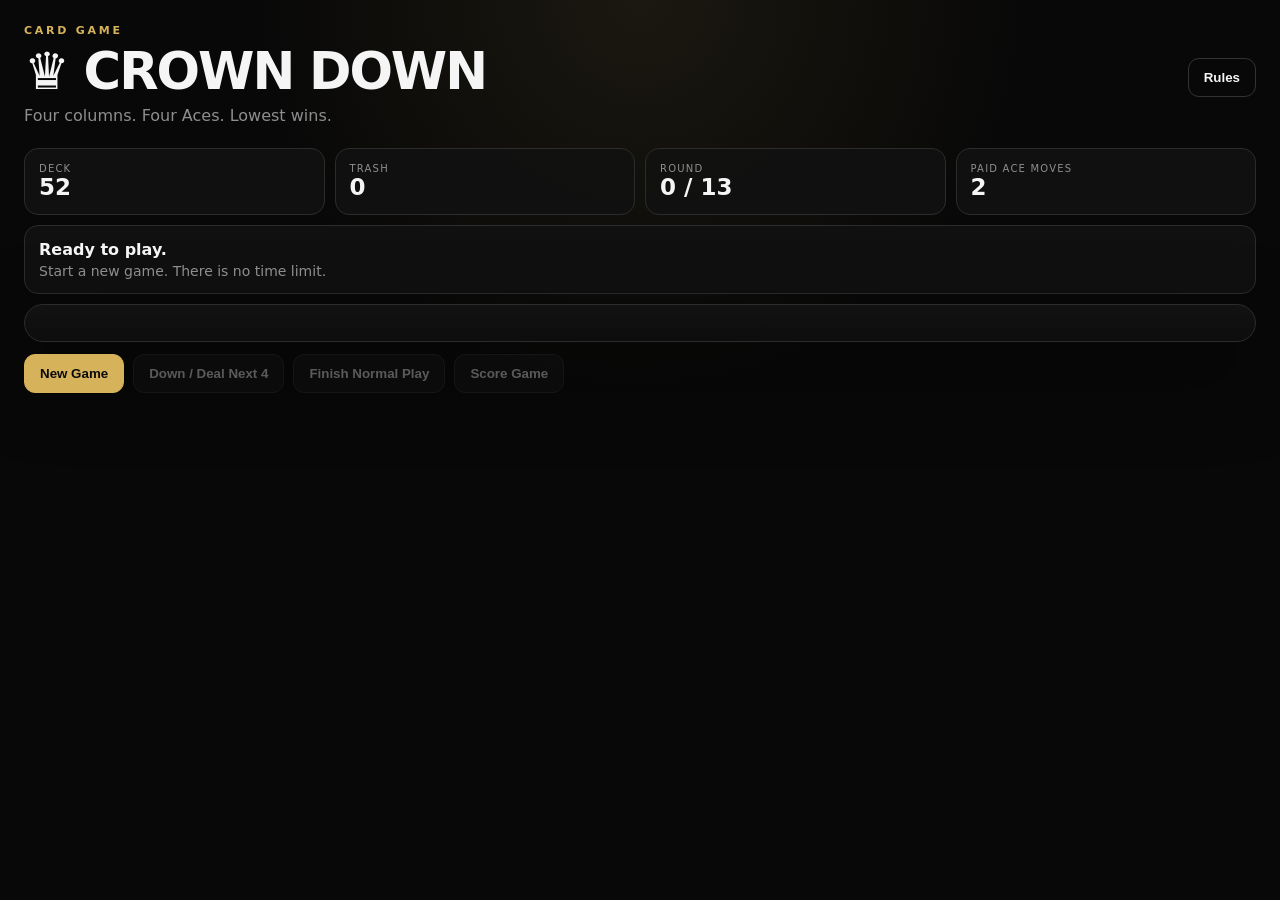
==== index.html @ a1d09c31 "Add files via upload" ====
<!doctype html><html lang="en"><head><meta charset="utf-8"><meta name="viewport" content="width=device-width,initial-scale=1"><title>Crown Down</title><link rel="stylesheet" href="style.css"></head><body><main class="app"><header><div><p class="eyebrow">CARD GAME</p><h1>♛ CROWN DOWN</h1><p class="tag">Four columns. Four Aces. Lowest wins.</p></div><button id="rulesBtn" class="ghost">Rules</button></header><section class="hud"><div><span>DECK</span><b id="deckN">52</b></div><div><span>TRASH</span><b id="trashN">0</b></div><div><span>ROUND</span><b id="roundN">0 / 13</b></div><div><span>PAID ACE MOVES</span><b id="aceN">2</b></div></section><section class="status"><b id="status">Ready to play.</b><span id="help">Start a new game. There is no time limit.</span></section><section class="table"><div id="board" class="board"></div></section><section class="controls"><button id="newBtn" class="primary">New Game</button><button id="dealBtn" disabled>Down / Deal Next 4</button><button id="finishBtn" disabled>Finish Normal Play</button><button id="scoreBtn" disabled>Score Game</button></section><section id="crownBox" class="notice hidden"><b>♛ CROWN DROP</b><span id="crownText">After normal play, choose one original Ace for your Ace Cut.</span></section><section id="result" class="result hidden"></section></main><dialog id="rules"><button id="closeRules" class="close">×</button><h2>How to Play</h2><p>Only the top card of each column is active. If two exposed cards share a suit, the lower card can be eliminated by the higher card and goes to Trash.</p><p><strong>Normal cards never move between columns.</strong> Only an exposed Ace may move. Ace → empty column is free. Ace → occupied column costs one of your 2 Paid Ace Moves.</p><p>Press <strong>Down / Deal Next 4</strong> when you are finished with a round. After all 52 cards are dealt, finish normal play and score.</p><p>Each card left is +1. Each Ace not exposed on top is another +1. All four Aces exposed earns Crown (−2). Perfect 4 is exactly the four Aces remaining and scores 4.</p></dialog><script src="game.js"></script></body></html>
---- style.css ----
:root{--bg:#080808;--panel:#111;--panel2:#171717;--line:#2c2c2c;--text:#f5f5f5;--muted:#8e8e8e;--gold:#d6b35a;--red:#d84a4a}*{box-sizing:border-box}body{margin:0;background:radial-gradient(circle at 50% 0,#1b1810 0,#080808 35%);color:var(--text);font-family:Inter,ui-sans-serif,system-ui,-apple-system,Segoe UI,sans-serif;min-height:100vh}.app{max-width:1500px;margin:auto;padding:24px}header{display:flex;justify-content:space-between;align-items:center;margin-bottom:18px}h1{margin:0;font-size:clamp(30px,4vw,56px);letter-spacing:-.04em}.eyebrow{color:var(--gold);font-size:11px;letter-spacing:.25em;font-weight:800;margin:0 0 4px}.tag{color:var(--muted);margin:5px 0}.hud{display:grid;grid-template-columns:repeat(4,1fr);gap:10px}.hud div,.status,.notice,.result{background:rgba(17,17,17,.9);border:1px solid var(--line);border-radius:14px;padding:14px}.hud span{display:block;color:var(--muted);font-size:10px;letter-spacing:.12em}.hud b{font-size:23px}.status{display:flex;flex-direction:column;gap:4px;margin:10px 0}.status span,.notice span{color:var(--muted);font-size:14px}.table{background:linear-gradient(180deg,#121212,#0d0d0d);border:1px solid var(--line);border-radius:20px;padding:18px;overflow-x:auto;box-shadow:0 30px 80px #0008}.board{display:grid;grid-template-columns:repeat(4,minmax(170px,1fr)) minmax(150px,.75fr);gap:18px;min-width:950px}.column{text-align:center}.column-title{color:var(--muted);font-size:11px;font-weight:800;letter-spacing:.12em;margin-bottom:8px}.stack{height:620px;position:relative;border:1px solid #252525;border-radius:15px;background:#0b0b0b}.card{position:absolute;left:50%;transform:translateX(-50%);width:calc(100% - 22px);max-width:155px;aspect-ratio:2.5/3.5;border-radius:12px;background:#f5f1e8;color:#111;border:1px solid #fff;box-shadow:0 5px 16px #0008;padding:9px;font-weight:900;display:flex;flex-direction:column;justify-content:space-between;user-select:none}.card.red{color:#b42323}.card.top{cursor:pointer}.card.top:hover{transform:translateX(-50%) translateY(-4px)}.card.selected{outline:4px solid var(--gold);transform:translateX(-50%) translateY(-5px)}.card .suit{font-size:34px}.card .bottom{transform:rotate(180deg);text-align:left}.empty{position:absolute;inset:12px;border:2px dashed #292929;border-radius:12px;display:grid;place-items:center;color:#555;font-size:12px}.empty.target{cursor:pointer;border-color:var(--gold);color:var(--gold)}.trash .stack{background:#0a0808}.controls{display:flex;flex-wrap:wrap;gap:9px;margin:12px 0}button{background:#171717;color:var(--text);border:1px solid #333;border-radius:11px;padding:11px 15px;font-weight:750;cursor:pointer}button:hover:not(:disabled){border-color:#777}.primary{background:var(--gold);color:#0a0a0a;border-color:var(--gold)}button:disabled{opacity:.35;cursor:not-allowed}.ghost{background:transparent}.notice{display:flex;flex-direction:column;gap:4px;border-color:#665527}.result{margin-top:10px}.result .score{font-size:64px;font-weight:950;line-height:1}.result .achievement{color:var(--gold);font-weight:900;font-size:20px}.hidden{display:none!important}dialog{max-width:600px;background:#111;color:var(--text);border:1px solid #333;border-radius:18px;padding:28px;line-height:1.55}dialog::backdrop{background:#000b}.close{float:right;font-size:22px;padding:3px 10px}@media(max-width:700px){.app{padding:12px}.hud{grid-template-columns:repeat(2,1fr)}.table{padding:9px}.stack{height:530px}.board{grid-template-columns:repeat(4,150px) 135px;min-width:795px}}
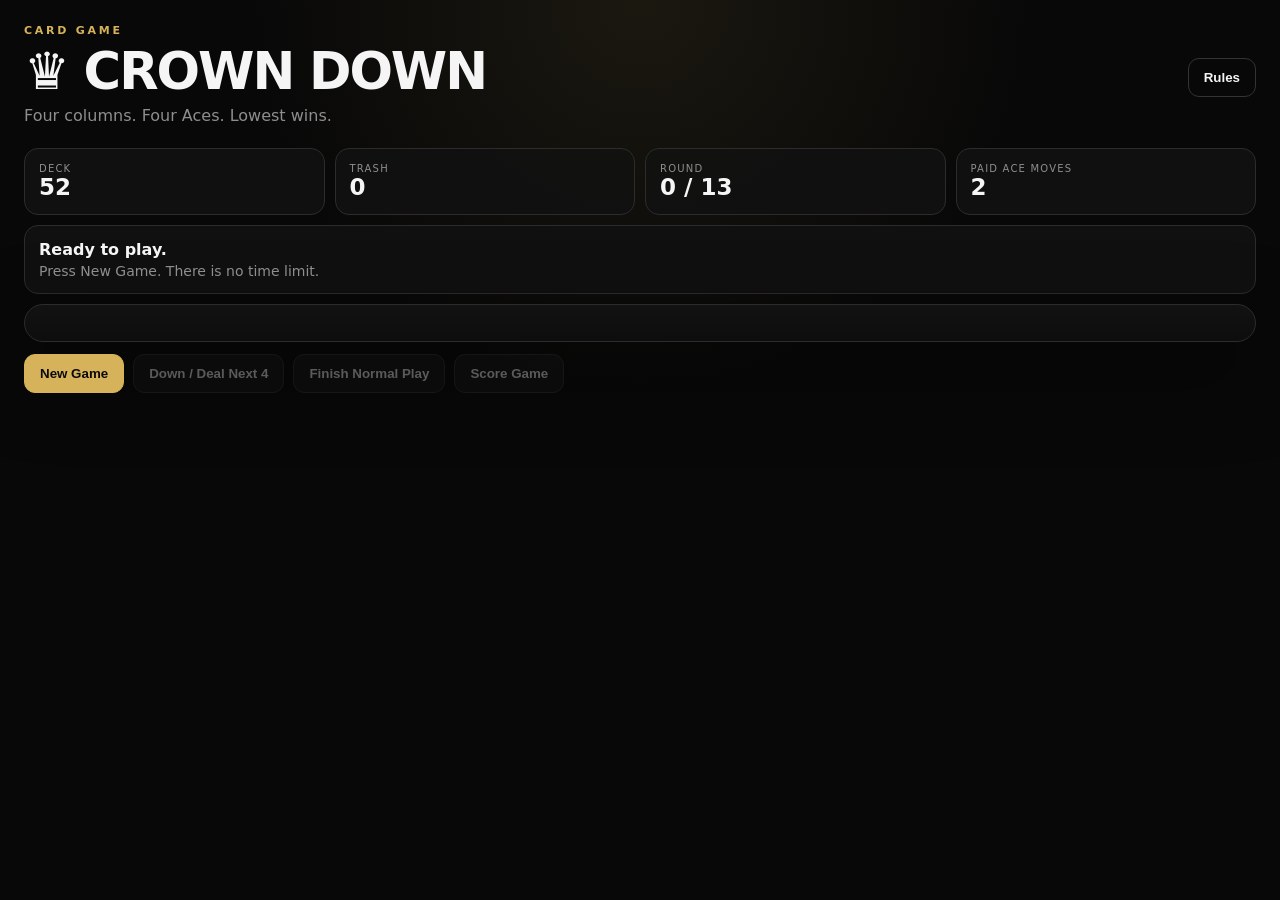
==== commit cde40c85: "Add files via upload" ====
--- a/index.html
+++ b/index.html
@@ -1 +1,16 @@
-<!doctype html><html lang="en"><head><meta charset="utf-8"><meta name="viewport" content="width=device-width,initial-scale=1"><title>Crown Down</title><link rel="stylesheet" href="style.css"></head><body><main class="app"><header><div><p class="eyebrow">CARD GAME</p><h1>♛ CROWN DOWN</h1><p class="tag">Four columns. Four Aces. Lowest wins.</p></div><button id="rulesBtn" class="ghost">Rules</button></header><section class="hud"><div><span>DECK</span><b id="deckN">52</b></div><div><span>TRASH</span><b id="trashN">0</b></div><div><span>ROUND</span><b id="roundN">0 / 13</b></div><div><span>PAID ACE MOVES</span><b id="aceN">2</b></div></section><section class="status"><b id="status">Ready to play.</b><span id="help">Start a new game. There is no time limit.</span></section><section class="table"><div id="board" class="board"></div></section><section class="controls"><button id="newBtn" class="primary">New Game</button><button id="dealBtn" disabled>Down / Deal Next 4</button><button id="finishBtn" disabled>Finish Normal Play</button><button id="scoreBtn" disabled>Score Game</button></section><section id="crownBox" class="notice hidden"><b>♛ CROWN DROP</b><span id="crownText">After normal play, choose one original Ace for your Ace Cut.</span></section><section id="result" class="result hidden"></section></main><dialog id="rules"><button id="closeRules" class="close">×</button><h2>How to Play</h2><p>Only the top card of each column is active. If two exposed cards share a suit, the lower card can be eliminated by the higher card and goes to Trash.</p><p><strong>Normal cards never move between columns.</strong> Only an exposed Ace may move. Ace → empty column is free. Ace → occupied column costs one of your 2 Paid Ace Moves.</p><p>Press <strong>Down / Deal Next 4</strong> when you are finished with a round. After all 52 cards are dealt, finish normal play and score.</p><p>Each card left is +1. Each Ace not exposed on top is another +1. All four Aces exposed earns Crown (−2). Perfect 4 is exactly the four Aces remaining and scores 4.</p></dialog><script src="game.js"></script></body></html>
+<!doctype html>
+<html lang="en">
+<head><meta charset="utf-8"><meta name="viewport" content="width=device-width,initial-scale=1"><meta name="theme-color" content="#090909"><title>Crown Down</title><link rel="stylesheet" href="style.css"></head>
+<body>
+<main class="app">
+<header><div><p class="eyebrow">CARD GAME</p><h1>♛ CROWN DOWN</h1><p class="tag">Four columns. Four Aces. Lowest wins.</p></div><button id="rulesBtn" type="button" class="ghost">Rules</button></header>
+<section class="hud"><div><span>DECK</span><b id="deckN">52</b></div><div><span>TRASH</span><b id="trashN">0</b></div><div><span>ROUND</span><b id="roundN">0 / 13</b></div><div><span>PAID ACE MOVES</span><b id="aceN">2</b></div></section>
+<section class="status"><b id="status">Ready to play.</b><span id="help">Press New Game. There is no time limit.</span></section>
+<section class="table"><div id="board" class="board"></div></section>
+<section class="controls"><button id="newBtn" type="button" class="primary">New Game</button><button id="dealBtn" type="button" disabled>Down / Deal Next 4</button><button id="finishBtn" type="button" disabled>Finish Normal Play</button><button id="scoreBtn" type="button" disabled>Score Game</button></section>
+<section id="crownBox" class="notice hidden"><b>♛ CROWN DROP</b><span id="crownText">After normal play, choose one original Ace for your Ace Cut.</span></section>
+<section id="result" class="result hidden"></section>
+</main>
+<div id="rulesModal" class="modal hidden" aria-hidden="true"><section class="modal-card" role="dialog" aria-modal="true" aria-labelledby="rulesTitle"><button id="closeRules" type="button" class="close" aria-label="Close rules">×</button><p class="eyebrow">CROWN DOWN</p><h2 id="rulesTitle">How to Play</h2><div class="rules-copy"><h3>Goal</h3><p>Finish with the lowest score. Only the top card of each of the four columns is active.</p><h3>Eliminations</h3><p>When exposed cards share a suit, a lower-ranked exposed card can be eliminated by a higher-ranked exposed card of that suit. The eliminated card goes to Trash. Recheck the newly exposed card immediately.</p><h3>Movement</h3><p><strong>Normal cards never move between columns.</strong> Only an exposed Ace can move. Ace → empty column is free. Ace → occupied column costs 1 Paid Ace Move. You have 2 Paid Ace Moves per game.</p><h3>Rounds</h3><p>There is no timer. When you are finished making moves, press <strong>Down / Deal Next 4</strong>. Continue until all 52 cards have been dealt.</p><h3>Scoring</h3><p>Each card remaining is +1. Each Ace that is not exposed on top adds another +1. If all four Aces are exposed, you earn Crown and subtract 2. A Soft 4 is a Crown-adjusted score of 4 with more than four physical cards remaining. Perfect 4 means the only four cards remaining are the four Aces; it scores 4 and beats a Soft 4 tie.</p><h3>Crown Drop</h3><p>If the opening four cards are all four Aces, you earn Crown Drop. After normal play, choose one of those original Aces for an Ace Cut: every card above it goes to Trash and that Ace remains.</p></div></section></div>
+<script src="game.js"></script>
+</body></html>
--- a/style.css
+++ b/style.css
@@ -1 +1,2 @@
 :root{--bg:#080808;--panel:#111;--panel2:#171717;--line:#2c2c2c;--text:#f5f5f5;--muted:#8e8e8e;--gold:#d6b35a;--red:#d84a4a}*{box-sizing:border-box}body{margin:0;background:radial-gradient(circle at 50% 0,#1b1810 0,#080808 35%);color:var(--text);font-family:Inter,ui-sans-serif,system-ui,-apple-system,Segoe UI,sans-serif;min-height:100vh}.app{max-width:1500px;margin:auto;padding:24px}header{display:flex;justify-content:space-between;align-items:center;margin-bottom:18px}h1{margin:0;font-size:clamp(30px,4vw,56px);letter-spacing:-.04em}.eyebrow{color:var(--gold);font-size:11px;letter-spacing:.25em;font-weight:800;margin:0 0 4px}.tag{color:var(--muted);margin:5px 0}.hud{display:grid;grid-template-columns:repeat(4,1fr);gap:10px}.hud div,.status,.notice,.result{background:rgba(17,17,17,.9);border:1px solid var(--line);border-radius:14px;padding:14px}.hud span{display:block;color:var(--muted);font-size:10px;letter-spacing:.12em}.hud b{font-size:23px}.status{display:flex;flex-direction:column;gap:4px;margin:10px 0}.status span,.notice span{color:var(--muted);font-size:14px}.table{background:linear-gradient(180deg,#121212,#0d0d0d);border:1px solid var(--line);border-radius:20px;padding:18px;overflow-x:auto;box-shadow:0 30px 80px #0008}.board{display:grid;grid-template-columns:repeat(4,minmax(170px,1fr)) minmax(150px,.75fr);gap:18px;min-width:950px}.column{text-align:center}.column-title{color:var(--muted);font-size:11px;font-weight:800;letter-spacing:.12em;margin-bottom:8px}.stack{height:620px;position:relative;border:1px solid #252525;border-radius:15px;background:#0b0b0b}.card{position:absolute;left:50%;transform:translateX(-50%);width:calc(100% - 22px);max-width:155px;aspect-ratio:2.5/3.5;border-radius:12px;background:#f5f1e8;color:#111;border:1px solid #fff;box-shadow:0 5px 16px #0008;padding:9px;font-weight:900;display:flex;flex-direction:column;justify-content:space-between;user-select:none}.card.red{color:#b42323}.card.top{cursor:pointer}.card.top:hover{transform:translateX(-50%) translateY(-4px)}.card.selected{outline:4px solid var(--gold);transform:translateX(-50%) translateY(-5px)}.card .suit{font-size:34px}.card .bottom{transform:rotate(180deg);text-align:left}.empty{position:absolute;inset:12px;border:2px dashed #292929;border-radius:12px;display:grid;place-items:center;color:#555;font-size:12px}.empty.target{cursor:pointer;border-color:var(--gold);color:var(--gold)}.trash .stack{background:#0a0808}.controls{display:flex;flex-wrap:wrap;gap:9px;margin:12px 0}button{background:#171717;color:var(--text);border:1px solid #333;border-radius:11px;padding:11px 15px;font-weight:750;cursor:pointer}button:hover:not(:disabled){border-color:#777}.primary{background:var(--gold);color:#0a0a0a;border-color:var(--gold)}button:disabled{opacity:.35;cursor:not-allowed}.ghost{background:transparent}.notice{display:flex;flex-direction:column;gap:4px;border-color:#665527}.result{margin-top:10px}.result .score{font-size:64px;font-weight:950;line-height:1}.result .achievement{color:var(--gold);font-weight:900;font-size:20px}.hidden{display:none!important}dialog{max-width:600px;background:#111;color:var(--text);border:1px solid #333;border-radius:18px;padding:28px;line-height:1.55}dialog::backdrop{background:#000b}.close{float:right;font-size:22px;padding:3px 10px}@media(max-width:700px){.app{padding:12px}.hud{grid-template-columns:repeat(2,1fr)}.table{padding:9px}.stack{height:530px}.board{grid-template-columns:repeat(4,150px) 135px;min-width:795px}}
+button.card{font:inherit;text-align:inherit;color:inherit}button.card:disabled{opacity:1;cursor:default}.empty.static{cursor:default}.modal{position:fixed;inset:0;z-index:9999;background:rgba(0,0,0,.76);display:grid;place-items:center;padding:20px}.modal.hidden{display:none}.modal-card{position:relative;width:min(720px,100%);max-height:min(82vh,800px);overflow:auto;background:#111;border:1px solid #333;border-radius:18px;padding:28px;box-shadow:0 30px 80px rgba(0,0,0,.55)}.modal-card h2{font-size:30px;margin:2px 0 20px}.modal-card h3{margin:22px 0 6px;font-size:15px;text-transform:uppercase;letter-spacing:.08em}.rules-copy p{color:#c8c8c8;line-height:1.6;margin:0}.close{position:absolute;right:14px;top:12px;width:42px;height:42px;border:1px solid #3a3a3a;border-radius:50%;font-size:28px;line-height:1;background:#181818;color:#fff;cursor:pointer}.card{border:1px solid #d8d8d8}.card.top:hover{transform:translateX(-50%) translateY(-3px)}.card.selected:hover{transform:translateX(-50%) translateY(-5px)}
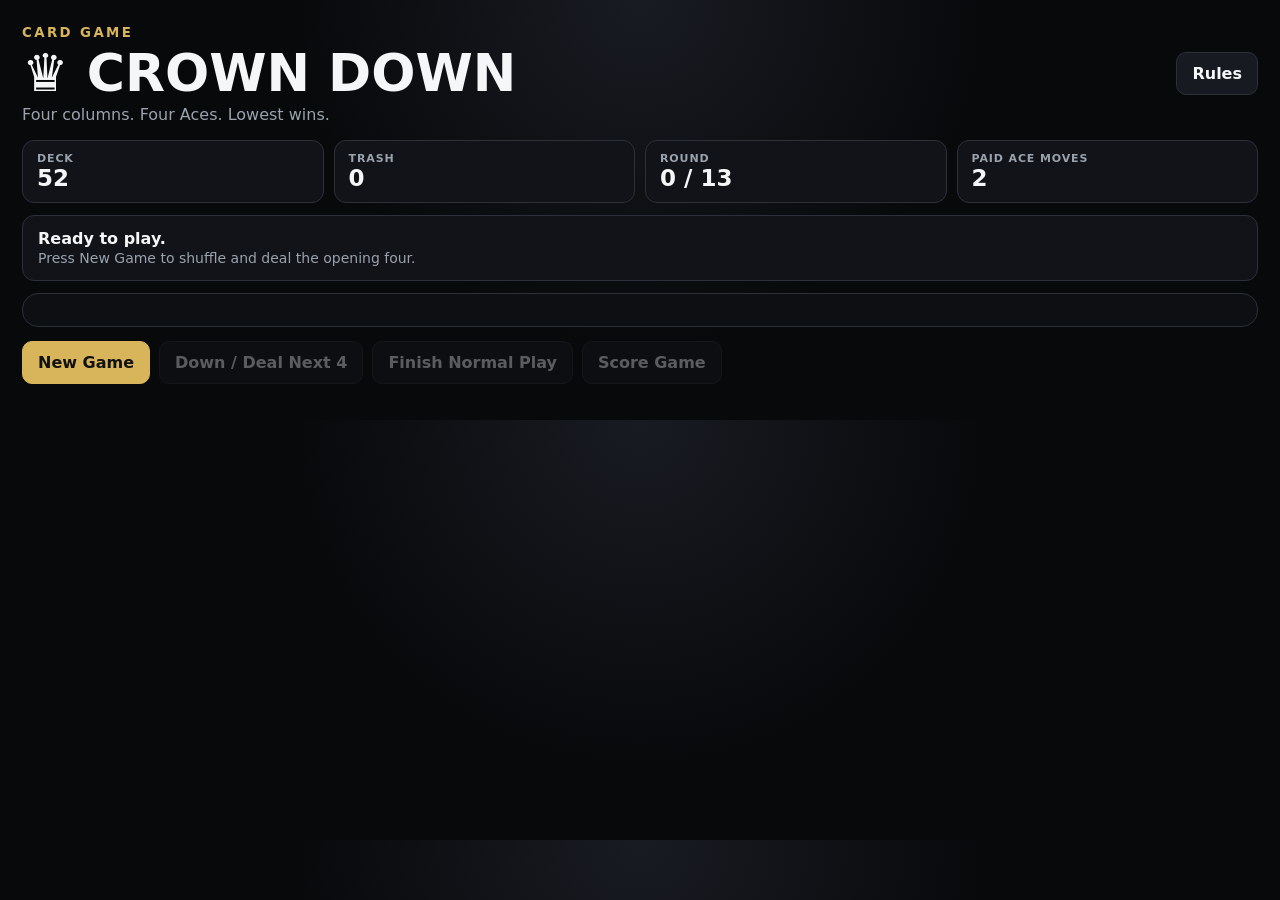
==== commit 880b7c03: "Rename index (1).html to index.html" ====
--- a/index.html
+++ b/index.html
@@ -1,16 +1,75 @@
 <!doctype html>
 <html lang="en">
-<head><meta charset="utf-8"><meta name="viewport" content="width=device-width,initial-scale=1"><meta name="theme-color" content="#090909"><title>Crown Down</title><link rel="stylesheet" href="style.css"></head>
+<head>
+<meta charset="utf-8">
+<meta name="viewport" content="width=device-width,initial-scale=1">
+<title>Crown Down</title>
+<style>
+:root{--bg:#08090b;--panel:#111318;--panel2:#171a20;--line:#2b3039;--text:#f5f6f7;--muted:#9aa2ad;--gold:#d8b55b;--red:#d54b4b}
+*{box-sizing:border-box}body{margin:0;background:radial-gradient(circle at top,#181b22 0,#08090b 45%);color:var(--text);font-family:Inter,system-ui,Arial,sans-serif}
+button{font:inherit}.app{max-width:1500px;margin:auto;padding:22px}.top{display:flex;justify-content:space-between;align-items:center;gap:16px;margin-bottom:16px}
+.brand small{color:var(--gold);font-weight:800;letter-spacing:.18em}.brand h1{margin:2px 0;font-size:clamp(30px,5vw,52px)}.brand p{margin:0;color:var(--muted)}
+.btn{border:1px solid var(--line);background:var(--panel2);color:var(--text);padding:11px 15px;border-radius:10px;cursor:pointer;font-weight:800}.btn:hover{border-color:#596171}.btn.primary{background:var(--gold);color:#111;border-color:var(--gold)}.btn:disabled{opacity:.35;cursor:not-allowed}
+.hud{display:grid;grid-template-columns:repeat(4,1fr);gap:10px;margin-bottom:12px}.stat{background:var(--panel);border:1px solid var(--line);border-radius:12px;padding:11px 14px}.stat span{display:block;color:var(--muted);font-size:11px;font-weight:800;letter-spacing:.08em}.stat strong{font-size:23px}
+.status{background:var(--panel);border:1px solid var(--line);border-radius:12px;padding:13px 15px;margin-bottom:12px}.status strong{display:block}.status span{color:var(--muted);font-size:14px}
+.boardWrap{overflow-x:auto;background:#0d0f13;border:1px solid var(--line);border-radius:16px;padding:16px}.board{min-width:850px;display:grid;grid-template-columns:repeat(4,1fr) .82fr;gap:16px}
+.zoneTitle{text-align:center;color:var(--muted);font-size:12px;font-weight:900;letter-spacing:.08em;margin-bottom:7px}.stack{height:590px;position:relative;border:1px solid var(--line);border-radius:13px;background:linear-gradient(#11141a,#0c0e12);overflow:hidden}
+.card{position:absolute;left:50%;transform:translateX(-50%);width:min(145px,calc(100% - 18px));height:198px;background:#f7f4ed;color:#111;border:1px solid #d8d3c8;border-radius:12px;padding:9px;display:flex;flex-direction:column;justify-content:space-between;font-weight:900;box-shadow:0 3px 9px #0008;user-select:none}.card.red{color:#bd2626}.card.topcard{cursor:pointer}.card.selected{outline:4px solid var(--gold);transform:translateX(-50%) translateY(-3px)}.card .suit{font-size:35px;text-align:center}.card .bottom{transform:rotate(180deg)}
+.empty{height:198px;margin:10px;border:2px dashed #343a44;border-radius:12px;display:grid;place-items:center;color:#69717d;font-weight:800}.empty.target{border-color:var(--gold);color:var(--gold);cursor:pointer}
+.controls{display:flex;flex-wrap:wrap;gap:9px;margin:14px 0}.notice{display:none;background:#18150c;border:1px solid #5c4c21;border-radius:12px;padding:13px;margin-top:12px}.notice.show{display:block}
+.result{display:none;background:var(--panel);border:1px solid var(--gold);border-radius:14px;padding:18px;margin-top:12px}.result.show{display:block}.score{font-size:52px;font-weight:950;color:var(--gold)}
+.modal{position:fixed;inset:0;background:#000b;display:none;align-items:center;justify-content:center;padding:20px;z-index:50}.modal.show{display:flex}.modalCard{width:min(720px,100%);max-height:85vh;overflow:auto;background:#111318;border:1px solid #343944;border-radius:16px;padding:22px}.modalHead{display:flex;justify-content:space-between;align-items:center}.modal h2{margin:0}.modal h3{margin-bottom:5px;color:var(--gold)}.modal p{color:#c0c5cc;line-height:1.55;margin-top:5px}
+@media(max-width:700px){.app{padding:12px}.hud{grid-template-columns:1fr 1fr}.stack{height:520px}.top{align-items:flex-start}.boardWrap{padding:9px}}
+</style>
+</head>
 <body>
-<main class="app">
-<header><div><p class="eyebrow">CARD GAME</p><h1>♛ CROWN DOWN</h1><p class="tag">Four columns. Four Aces. Lowest wins.</p></div><button id="rulesBtn" type="button" class="ghost">Rules</button></header>
-<section class="hud"><div><span>DECK</span><b id="deckN">52</b></div><div><span>TRASH</span><b id="trashN">0</b></div><div><span>ROUND</span><b id="roundN">0 / 13</b></div><div><span>PAID ACE MOVES</span><b id="aceN">2</b></div></section>
-<section class="status"><b id="status">Ready to play.</b><span id="help">Press New Game. There is no time limit.</span></section>
-<section class="table"><div id="board" class="board"></div></section>
-<section class="controls"><button id="newBtn" type="button" class="primary">New Game</button><button id="dealBtn" type="button" disabled>Down / Deal Next 4</button><button id="finishBtn" type="button" disabled>Finish Normal Play</button><button id="scoreBtn" type="button" disabled>Score Game</button></section>
-<section id="crownBox" class="notice hidden"><b>♛ CROWN DROP</b><span id="crownText">After normal play, choose one original Ace for your Ace Cut.</span></section>
-<section id="result" class="result hidden"></section>
-</main>
-<div id="rulesModal" class="modal hidden" aria-hidden="true"><section class="modal-card" role="dialog" aria-modal="true" aria-labelledby="rulesTitle"><button id="closeRules" type="button" class="close" aria-label="Close rules">×</button><p class="eyebrow">CROWN DOWN</p><h2 id="rulesTitle">How to Play</h2><div class="rules-copy"><h3>Goal</h3><p>Finish with the lowest score. Only the top card of each of the four columns is active.</p><h3>Eliminations</h3><p>When exposed cards share a suit, a lower-ranked exposed card can be eliminated by a higher-ranked exposed card of that suit. The eliminated card goes to Trash. Recheck the newly exposed card immediately.</p><h3>Movement</h3><p><strong>Normal cards never move between columns.</strong> Only an exposed Ace can move. Ace → empty column is free. Ace → occupied column costs 1 Paid Ace Move. You have 2 Paid Ace Moves per game.</p><h3>Rounds</h3><p>There is no timer. When you are finished making moves, press <strong>Down / Deal Next 4</strong>. Continue until all 52 cards have been dealt.</p><h3>Scoring</h3><p>Each card remaining is +1. Each Ace that is not exposed on top adds another +1. If all four Aces are exposed, you earn Crown and subtract 2. A Soft 4 is a Crown-adjusted score of 4 with more than four physical cards remaining. Perfect 4 means the only four cards remaining are the four Aces; it scores 4 and beats a Soft 4 tie.</p><h3>Crown Drop</h3><p>If the opening four cards are all four Aces, you earn Crown Drop. After normal play, choose one of those original Aces for an Ace Cut: every card above it goes to Trash and that Ace remains.</p></div></section></div>
-<script src="game.js"></script>
+<div class="app">
+<header class="top"><div class="brand"><small>CARD GAME</small><h1>♛ CROWN DOWN</h1><p>Four columns. Four Aces. Lowest wins.</p></div><button class="btn" id="rulesBtn">Rules</button></header>
+<section class="hud">
+<div class="stat"><span>DECK</span><strong id="deckCount">52</strong></div><div class="stat"><span>TRASH</span><strong id="trashCount">0</strong></div><div class="stat"><span>ROUND</span><strong id="roundCount">0 / 13</strong></div><div class="stat"><span>PAID ACE MOVES</span><strong id="aceCount">2</strong></div>
+</section>
+<section class="status"><strong id="statusMain">Ready to play.</strong><span id="statusSub">Press New Game to shuffle and deal the opening four.</span></section>
+<div class="boardWrap"><div class="board" id="board"></div></div>
+<div class="controls"><button class="btn primary" id="newBtn">New Game</button><button class="btn" id="dealBtn" disabled>Down / Deal Next 4</button><button class="btn" id="finishBtn" disabled>Finish Normal Play</button><button class="btn" id="scoreBtn" disabled>Score Game</button></div>
+<div class="notice" id="crownNotice"><b>♛ CROWN DROP</b><div id="crownText">After normal play, choose one original Ace for your Ace Cut.</div></div>
+<div class="result" id="result"></div>
+</div>
+
+<div class="modal" id="rulesModal"><div class="modalCard"><div class="modalHead"><h2>Crown Down Rules</h2><button class="btn" id="closeRules">Close</button></div>
+<h3>Goal</h3><p>Finish with the lowest score. Cards are dealt face-up into four columns. Only each column's exposed top card is active.</p>
+<h3>Eliminations</h3><p>If two or more exposed cards share a suit, a lower exposed card may be eliminated when a higher exposed card of that suit is showing. The eliminated card goes to Trash. Recheck the board after every elimination.</p>
+<h3>Movement</h3><p><b>Normal cards never move between columns.</b> Only an exposed Ace may move. An Ace can move to an empty column for free. Moving an Ace onto an occupied column uses 1 Paid Ace Move. You have 2 Paid Ace Moves per game.</p>
+<h3>Rounds</h3><p>There is no timer. When you are done making moves, press Down / Deal Next 4. After all 52 cards are dealt, make your final moves and press Finish Normal Play.</p>
+<h3>Scoring</h3><p>Each card remaining is +1. Each Ace that is not exposed on top adds another +1. If all four Aces are exposed, you earn Crown and subtract 2. Soft 4 is a Crown-adjusted score of 4 with more than four physical cards remaining. Perfect 4 means the only four cards remaining are the four Aces and scores exactly 4; Perfect 4 beats Soft 4.</p>
+<h3>Crown Drop / Ace Cut</h3><p>If the opening four cards are all four Aces, Crown Drop is earned. After normal play ends, choose one of those original Aces. Every card stacked above that chosen Ace goes to Trash and the Ace remains. Ace Cut is the final action before scoring.</p>
+</div></div>
+
+<script>
+"use strict";
+const ranks=["2","3","4","5","6","7","8","9","10","J","Q","K","A"];
+const suits=[["♠",false],["♥",true],["♦",true],["♣",false]];
+let deck=[], columns=[[],[],[],[]], trash=[], round=0, paidAceMoves=2, selected=null, active=false, normalEnded=false, crownDrop=false, originalAceIds=[], awaitingCut=false;
+const el=id=>document.getElementById(id), top=i=>columns[i][columns[i].length-1]||null, rankValue=r=>ranks.indexOf(r);
+function setStatus(a,b=""){el("statusMain").textContent=a;el("statusSub").textContent=b}
+function makeDeck(){let d=[],n=0;for(const [s,red] of suits)for(const r of ranks)d.push({r,s,red,id:"c"+(++n)});for(let i=d.length-1;i>0;i--){const j=Math.floor(Math.random()*(i+1));[d[i],d[j]]=[d[j],d[i]]}return d}
+function newGame(){deck=makeDeck();columns=[[],[],[],[]];trash=[];round=0;paidAceMoves=2;selected=null;active=true;normalEnded=false;crownDrop=false;originalAceIds=[];awaitingCut=false;el("result").classList.remove("show");el("crownNotice").classList.remove("show");el("scoreBtn").disabled=true;el("finishBtn").disabled=true;dealFour()}
+function dealFour(){if(!active||normalEnded||deck.length===0)return;selected=null;round++;for(let i=0;i<4&&deck.length;i++)columns[i].push(deck.shift());if(round===1){const opening=columns.map(c=>c[0]);crownDrop=opening.every(c=>c.r==="A");if(crownDrop){originalAceIds=opening.map(c=>c.id);el("crownNotice").classList.add("show")}}
+if(deck.length){el("dealBtn").disabled=false;el("finishBtn").disabled=true;setStatus("Round "+round+" dealt.","Make any legal moves, then press Down / Deal Next 4.")}else{el("dealBtn").disabled=true;el("finishBtn").disabled=false;setStatus("Final four dealt.","Make your final legal moves, then press Finish Normal Play.")}render()}
+function cardNode(c,isTop,isSelected,col){const d=document.createElement("div");d.className="card "+(c.red?"red":"")+(isTop?" topcard":"")+(isSelected?" selected":"");d.innerHTML=`<div>${c.r}${c.s}</div><div class="suit">${c.s}</div><div class="bottom">${c.r}${c.s}</div>`;if(isTop)d.addEventListener("click",e=>{e.stopPropagation();chooseColumn(col)});return d}
+function render(){el("deckCount").textContent=deck.length;el("trashCount").textContent=trash.length;el("roundCount").textContent=round+" / 13";el("aceCount").textContent=paidAceMoves;const board=el("board");board.innerHTML="";
+columns.forEach((col,i)=>{const zone=document.createElement("div");zone.innerHTML=`<div class="zoneTitle">COLUMN ${i+1}</div>`;const stack=document.createElement("div");stack.className="stack";if(col.length===0){const empty=document.createElement("div");empty.className="empty"+(selected!==null&&top(selected)?.r==="A"?" target":"");empty.textContent="EMPTY";empty.addEventListener("click",()=>chooseColumn(i));stack.appendChild(empty)}else{col.forEach((c,k)=>{const node=cardNode(c,k===col.length-1,selected===i&&k===col.length-1,i);node.style.top=(10+k*29)+"px";stack.appendChild(node)})}zone.appendChild(stack);board.appendChild(zone)});
+const zone=document.createElement("div");zone.innerHTML='<div class="zoneTitle">TRASH PILE</div>';const stack=document.createElement("div");stack.className="stack";if(!trash.length){const e=document.createElement("div");e.className="empty";e.textContent="TRASH";stack.appendChild(e)}else{trash.forEach((c,k)=>{const n=cardNode(c,false,false,-1);n.style.top=(10+Math.min(k,15)*22)+"px";stack.appendChild(n)})}zone.appendChild(stack);board.appendChild(zone)}
+function chooseColumn(i){if(!active)return;if(awaitingCut){chooseAceCut(i);return}if(normalEnded)return;const target=top(i);
+if(selected===null){if(!target)return;selected=i;render();setStatus(target.r+target.s+" selected.",target.r==="A"?"Choose an empty column for a free Ace move, an occupied column for a Paid Ace Move, or a higher exposed card of the same suit to eliminate it.":"Normal cards cannot move. Choose a higher exposed "+target.s+" to eliminate this card.");return}
+const from=selected, moving=top(from);if(from===i){selected=null;render();return}if(!moving){selected=null;render();return}
+if(target && moving.s===target.s && rankValue(moving.r)<rankValue(target.r)){trash.push(columns[from].pop());selected=null;render();setStatus(moving.r+moving.s+" sent to Trash.","The card underneath is now exposed.");return}
+if(moving.r==="A" && !target){columns[i].push(columns[from].pop());selected=null;render();setStatus("Free Ace Move.","No Paid Ace Move used.");return}
+if(moving.r==="A" && target && paidAceMoves>0){columns[i].push(columns[from].pop());paidAceMoves--;selected=null;render();setStatus("Paid Ace Move used.","Paid Ace Moves remaining: "+paidAceMoves);return}
+selected=null;render();setStatus("Illegal move.","Normal cards never move between columns. Only exposed Aces may move.")}
+function finishNormal(){if(!active||deck.length>0)return;normalEnded=true;selected=null;el("finishBtn").disabled=true;if(crownDrop){awaitingCut=true;el("crownNotice").classList.add("show");el("crownText").textContent="ACE CUT ACTIVE — click a column containing one of the original four Aces.";setStatus("Choose your Ace Cut.","This is the final action before scoring.")}else{el("scoreBtn").disabled=false;setStatus("Normal play complete.","Press Score Game.")}render()}
+function chooseAceCut(i){const idx=columns[i].findIndex(c=>originalAceIds.includes(c.id));if(idx<0){setStatus("That column does not contain an original Crown Drop Ace.","Choose another column.");return}const removed=columns[i].splice(idx+1);trash.push(...removed);awaitingCut=false;el("scoreBtn").disabled=false;el("crownText").textContent=`Ace Cut complete — ${removed.length} card${removed.length===1?"":"s"} moved to Trash.`;render();setStatus("Ace Cut complete.","Press Score Game.")}
+function scoreGame(){if(!active||!normalEnded||awaitingCut)return;const remaining=columns.reduce((n,c)=>n+c.length,0);let totalAces=0,exposedAces=0;columns.forEach((c,i)=>{c.forEach(x=>{if(x.r==="A")totalAces++});if(top(i)?.r==="A")exposedAces++});const covered=Math.max(0,totalAces-exposedAces);const perfect=remaining===4&&totalAces===4&&exposedAces===4;const crown=exposedAces===4;let score=remaining+covered,label="STANDARD";if(perfect){score=4;label="PERFECT 4 · 4P"}else if(crown){score-=2;label=score===4?"SOFT 4 · 4S":"CROWN"}el("result").innerHTML=`<div style="color:var(--muted);font-size:12px;font-weight:900">FINAL SCORE</div><div class="score">${score}</div><div style="font-size:21px;font-weight:950">${label}</div><div style="color:var(--muted);margin-top:7px">${remaining} cards remaining · ${trash.length} in Trash · ${covered} covered Ace penalty${covered===1?"":"ies"}</div>`;el("result").classList.add("show");active=false;el("scoreBtn").disabled=true;el("dealBtn").disabled=true;setStatus("Game scored.","Press New Game to play again.")}
+el("newBtn").addEventListener("click",newGame);el("dealBtn").addEventListener("click",dealFour);el("finishBtn").addEventListener("click",finishNormal);el("scoreBtn").addEventListener("click",scoreGame);
+el("rulesBtn").addEventListener("click",()=>el("rulesModal").classList.add("show"));el("closeRules").addEventListener("click",()=>el("rulesModal").classList.remove("show"));el("rulesModal").addEventListener("click",e=>{if(e.target===el("rulesModal"))el("rulesModal").classList.remove("show")});document.addEventListener("keydown",e=>{if(e.key==="Escape")el("rulesModal").classList.remove("show")});render();
+</script>
 </body></html>
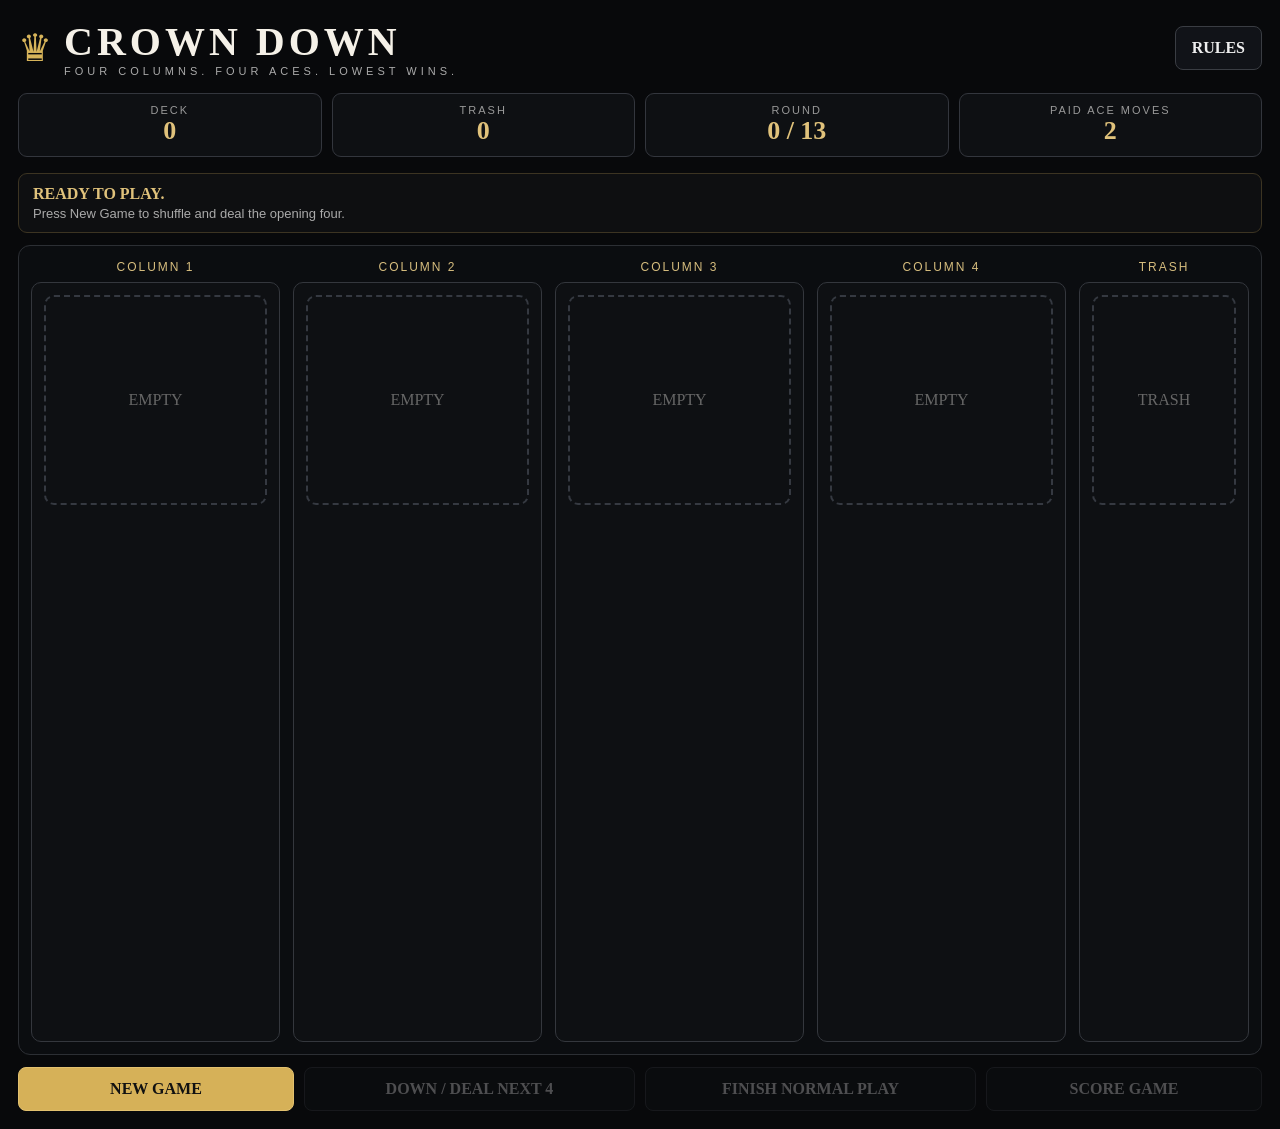
==== commit 09119518: "Add files via upload" ====
--- a/index.html
+++ b/index.html
@@ -1,75 +1,80 @@
-<!doctype html>
+<!DOCTYPE html>
 <html lang="en">
 <head>
-<meta charset="utf-8">
+<meta charset="UTF-8">
 <meta name="viewport" content="width=device-width,initial-scale=1">
 <title>Crown Down</title>
 <style>
-:root{--bg:#08090b;--panel:#111318;--panel2:#171a20;--line:#2b3039;--text:#f5f6f7;--muted:#9aa2ad;--gold:#d8b55b;--red:#d54b4b}
-*{box-sizing:border-box}body{margin:0;background:radial-gradient(circle at top,#181b22 0,#08090b 45%);color:var(--text);font-family:Inter,system-ui,Arial,sans-serif}
-button{font:inherit}.app{max-width:1500px;margin:auto;padding:22px}.top{display:flex;justify-content:space-between;align-items:center;gap:16px;margin-bottom:16px}
-.brand small{color:var(--gold);font-weight:800;letter-spacing:.18em}.brand h1{margin:2px 0;font-size:clamp(30px,5vw,52px)}.brand p{margin:0;color:var(--muted)}
-.btn{border:1px solid var(--line);background:var(--panel2);color:var(--text);padding:11px 15px;border-radius:10px;cursor:pointer;font-weight:800}.btn:hover{border-color:#596171}.btn.primary{background:var(--gold);color:#111;border-color:var(--gold)}.btn:disabled{opacity:.35;cursor:not-allowed}
-.hud{display:grid;grid-template-columns:repeat(4,1fr);gap:10px;margin-bottom:12px}.stat{background:var(--panel);border:1px solid var(--line);border-radius:12px;padding:11px 14px}.stat span{display:block;color:var(--muted);font-size:11px;font-weight:800;letter-spacing:.08em}.stat strong{font-size:23px}
-.status{background:var(--panel);border:1px solid var(--line);border-radius:12px;padding:13px 15px;margin-bottom:12px}.status strong{display:block}.status span{color:var(--muted);font-size:14px}
-.boardWrap{overflow-x:auto;background:#0d0f13;border:1px solid var(--line);border-radius:16px;padding:16px}.board{min-width:850px;display:grid;grid-template-columns:repeat(4,1fr) .82fr;gap:16px}
-.zoneTitle{text-align:center;color:var(--muted);font-size:12px;font-weight:900;letter-spacing:.08em;margin-bottom:7px}.stack{height:590px;position:relative;border:1px solid var(--line);border-radius:13px;background:linear-gradient(#11141a,#0c0e12);overflow:hidden}
-.card{position:absolute;left:50%;transform:translateX(-50%);width:min(145px,calc(100% - 18px));height:198px;background:#f7f4ed;color:#111;border:1px solid #d8d3c8;border-radius:12px;padding:9px;display:flex;flex-direction:column;justify-content:space-between;font-weight:900;box-shadow:0 3px 9px #0008;user-select:none}.card.red{color:#bd2626}.card.topcard{cursor:pointer}.card.selected{outline:4px solid var(--gold);transform:translateX(-50%) translateY(-3px)}.card .suit{font-size:35px;text-align:center}.card .bottom{transform:rotate(180deg)}
-.empty{height:198px;margin:10px;border:2px dashed #343a44;border-radius:12px;display:grid;place-items:center;color:#69717d;font-weight:800}.empty.target{border-color:var(--gold);color:var(--gold);cursor:pointer}
-.controls{display:flex;flex-wrap:wrap;gap:9px;margin:14px 0}.notice{display:none;background:#18150c;border:1px solid #5c4c21;border-radius:12px;padding:13px;margin-top:12px}.notice.show{display:block}
-.result{display:none;background:var(--panel);border:1px solid var(--gold);border-radius:14px;padding:18px;margin-top:12px}.result.show{display:block}.score{font-size:52px;font-weight:950;color:var(--gold)}
-.modal{position:fixed;inset:0;background:#000b;display:none;align-items:center;justify-content:center;padding:20px;z-index:50}.modal.show{display:flex}.modalCard{width:min(720px,100%);max-height:85vh;overflow:auto;background:#111318;border:1px solid #343944;border-radius:16px;padding:22px}.modalHead{display:flex;justify-content:space-between;align-items:center}.modal h2{margin:0}.modal h3{margin-bottom:5px;color:var(--gold)}.modal p{color:#c0c5cc;line-height:1.55;margin-top:5px}
-@media(max-width:700px){.app{padding:12px}.hud{grid-template-columns:1fr 1fr}.stack{height:520px}.top{align-items:flex-start}.boardWrap{padding:9px}}
+*{box-sizing:border-box}body{margin:0;background:#08090b;color:#f5f1e8;font-family:Georgia,"Times New Roman",serif}
+#app{max-width:1500px;margin:auto;padding:18px}.header{display:flex;justify-content:space-between;align-items:center;gap:16px}.brand{display:flex;align-items:center;gap:12px}.crown{font-size:38px;color:#d7b45a}.brand h1{margin:0;font-size:40px;letter-spacing:4px}.tag{font:11px Arial,sans-serif;letter-spacing:4px;color:#aaa}
+button{font:inherit}.btn{min-height:44px;padding:10px 16px;border:1px solid #3a3d43;border-radius:8px;background:#111318;color:#eee;cursor:pointer;font-weight:bold}.btn.gold{background:#d6b158;color:#111;border-color:#e2c16f}.btn:disabled{opacity:.3;cursor:not-allowed}
+.hud{display:grid;grid-template-columns:repeat(4,1fr);gap:10px;margin:16px 0}.stat{border:1px solid #33363d;background:#0e1013;border-radius:9px;padding:10px;text-align:center}.stat span{display:block;font:11px Arial,sans-serif;letter-spacing:2px;color:#999}.stat b{font-size:26px;color:#e0c27b}
+.message{border:1px solid #3c3422;background:#0e0f11;border-radius:9px;padding:11px 14px;margin-bottom:12px}.message b{color:#e0c27b}.message small{display:block;color:#aaa;font:13px Arial,sans-serif;margin-top:3px}
+.board-shell{overflow-x:auto;border:1px solid #2c2f34;border-radius:12px;padding:12px;background:#0b0d10}.board{min-width:1000px;display:grid;grid-template-columns:repeat(4,1fr) 170px;gap:13px}.label{text-align:center;font:12px Arial,sans-serif;letter-spacing:2px;color:#d6bd7e;margin:2px 0 8px}.pile{height:760px;position:relative;border:1px solid #34373d;border-radius:10px;background:#0e1013;overflow:hidden}
+.card{position:absolute;left:50%;transform:translateX(-50%);width:150px;height:210px;border:1px solid #d4cec1;border-radius:10px;background:#f8f5ed;color:#111;box-shadow:0 3px 9px #0009;cursor:default;padding:0;overflow:hidden}.card.red{color:#b62020}.card.top{cursor:pointer}.card.selected{outline:4px solid #d6b158;outline-offset:1px}
+.corner{position:absolute;font-family:Arial,sans-serif;font-weight:900;font-size:21px;line-height:.9;text-align:center}.corner.tl{top:8px;left:8px}.corner.br{bottom:8px;right:8px;transform:rotate(180deg)}.corner .s{font-size:17px;display:block;margin-top:3px}
+.pips{position:absolute;inset:34px 28px;display:grid;grid-template-columns:repeat(3,1fr);grid-template-rows:repeat(5,1fr);align-items:center;justify-items:center;font-family:Arial,sans-serif;font-size:28px}.pip.flip{transform:rotate(180deg)}.acepip{font-size:70px;grid-column:2;grid-row:3}.face{position:absolute;inset:38px 25px;display:grid;place-items:center;border:2px solid currentColor;font-family:Georgia,serif}.face b{font-size:66px}.face span{position:absolute;font-size:25px}.face .f1{top:5px;left:7px}.face .f2{bottom:5px;right:7px;transform:rotate(180deg)}
+.empty{margin:12px;height:210px;border:2px dashed #353941;border-radius:10px;display:grid;place-items:center;background:transparent;color:#666;width:calc(100% - 24px);cursor:pointer}.trashCard{opacity:.8}
+.actions{display:grid;grid-template-columns:1fr 1.2fr 1.2fr 1fr;gap:10px;margin-top:12px}.notice,.result{display:none;margin-top:11px;padding:13px;border:1px solid #685725;border-radius:9px;background:#17140d}.notice.show,.result.show{display:block}.result{border-color:#d6b158}.score{font-size:48px;color:#d6b158;font-weight:bold}
+.overlay{display:none;position:fixed;inset:0;background:#000d;z-index:10;padding:20px;align-items:center;justify-content:center}.overlay.show{display:flex}.rules{width:min(720px,100%);max-height:85vh;overflow:auto;background:#111318;border:1px solid #41444a;border-radius:12px;padding:20px}.rulesHead{display:flex;justify-content:space-between;align-items:center}.rules h2{margin:0}.rules h3{color:#d6b158;margin-bottom:4px}.rules p{font-family:Arial,sans-serif;color:#c3c5c9;line-height:1.5;margin-top:0}
+@media(max-width:700px){#app{padding:10px}.brand h1{font-size:27px;letter-spacing:2px}.crown{font-size:28px}.hud{grid-template-columns:1fr 1fr}.actions{grid-template-columns:1fr 1fr}}
 </style>
 </head>
 <body>
-<div class="app">
-<header class="top"><div class="brand"><small>CARD GAME</small><h1>♛ CROWN DOWN</h1><p>Four columns. Four Aces. Lowest wins.</p></div><button class="btn" id="rulesBtn">Rules</button></header>
-<section class="hud">
-<div class="stat"><span>DECK</span><strong id="deckCount">52</strong></div><div class="stat"><span>TRASH</span><strong id="trashCount">0</strong></div><div class="stat"><span>ROUND</span><strong id="roundCount">0 / 13</strong></div><div class="stat"><span>PAID ACE MOVES</span><strong id="aceCount">2</strong></div>
-</section>
-<section class="status"><strong id="statusMain">Ready to play.</strong><span id="statusSub">Press New Game to shuffle and deal the opening four.</span></section>
-<div class="boardWrap"><div class="board" id="board"></div></div>
-<div class="controls"><button class="btn primary" id="newBtn">New Game</button><button class="btn" id="dealBtn" disabled>Down / Deal Next 4</button><button class="btn" id="finishBtn" disabled>Finish Normal Play</button><button class="btn" id="scoreBtn" disabled>Score Game</button></div>
-<div class="notice" id="crownNotice"><b>♛ CROWN DROP</b><div id="crownText">After normal play, choose one original Ace for your Ace Cut.</div></div>
-<div class="result" id="result"></div>
+<div id="app">
+ <div class="header"><div class="brand"><div class="crown">♛</div><div><h1>CROWN DOWN</h1><div class="tag">FOUR COLUMNS. FOUR ACES. LOWEST WINS.</div></div></div><button id="rulesBtn" class="btn" type="button">RULES</button></div>
+ <div class="hud"><div class="stat"><span>DECK</span><b id="deckN">52</b></div><div class="stat"><span>TRASH</span><b id="trashN">0</b></div><div class="stat"><span>ROUND</span><b id="roundN">0 / 13</b></div><div class="stat"><span>PAID ACE MOVES</span><b id="paidN">2</b></div></div>
+ <div class="message"><b id="msg1">READY TO PLAY.</b><small id="msg2">Press New Game to shuffle and deal the opening four.</small></div>
+ <div class="board-shell"><div id="board" class="board"></div></div>
+ <div class="actions"><button id="newBtn" class="btn gold" type="button">NEW GAME</button><button id="downBtn" class="btn" type="button" disabled>DOWN / DEAL NEXT 4</button><button id="finishBtn" class="btn" type="button" disabled>FINISH NORMAL PLAY</button><button id="scoreBtn" class="btn" type="button" disabled>SCORE GAME</button></div>
+ <div id="notice" class="notice"><b>♛ CROWN DROP</b><div id="noticeText"></div></div>
+ <div id="result" class="result"></div>
 </div>
-
-<div class="modal" id="rulesModal"><div class="modalCard"><div class="modalHead"><h2>Crown Down Rules</h2><button class="btn" id="closeRules">Close</button></div>
-<h3>Goal</h3><p>Finish with the lowest score. Cards are dealt face-up into four columns. Only each column's exposed top card is active.</p>
-<h3>Eliminations</h3><p>If two or more exposed cards share a suit, a lower exposed card may be eliminated when a higher exposed card of that suit is showing. The eliminated card goes to Trash. Recheck the board after every elimination.</p>
-<h3>Movement</h3><p><b>Normal cards never move between columns.</b> Only an exposed Ace may move. An Ace can move to an empty column for free. Moving an Ace onto an occupied column uses 1 Paid Ace Move. You have 2 Paid Ace Moves per game.</p>
-<h3>Rounds</h3><p>There is no timer. When you are done making moves, press Down / Deal Next 4. After all 52 cards are dealt, make your final moves and press Finish Normal Play.</p>
-<h3>Scoring</h3><p>Each card remaining is +1. Each Ace that is not exposed on top adds another +1. If all four Aces are exposed, you earn Crown and subtract 2. Soft 4 is a Crown-adjusted score of 4 with more than four physical cards remaining. Perfect 4 means the only four cards remaining are the four Aces and scores exactly 4; Perfect 4 beats Soft 4.</p>
-<h3>Crown Drop / Ace Cut</h3><p>If the opening four cards are all four Aces, Crown Drop is earned. After normal play ends, choose one of those original Aces. Every card stacked above that chosen Ace goes to Trash and the Ace remains. Ace Cut is the final action before scoring.</p>
-</div></div>
-
+<div id="overlay" class="overlay"><div class="rules"><div class="rulesHead"><h2>Crown Down Rules</h2><button id="closeBtn" class="btn" type="button">CLOSE</button></div>
+<h3>Eliminate</h3><p>Only exposed top cards are active. Select a lower card, then a higher exposed card of the same suit to send the lower card to Trash. Eliminations are optional.</p>
+<h3>Move</h3><p>Normal cards never move columns. Only exposed Aces move. Ace to an empty column is free. Ace to an occupied column costs one of your two Paid Ace Moves.</p>
+<h3>Rounds</h3><p>No timer. Press Down / Deal Next 4 when finished. After all 52 cards are dealt, finish normal play and score.</p>
+<h3>Score</h3><p>Each remaining card is +1. Each covered Ace adds +1. Four exposed Aces earns Crown −2. Exactly four remaining Aces is Perfect 4 and scores 4.</p>
+<h3>Crown Drop</h3><p>If the opening four are all Aces, after normal play choose an original opening Ace. Everything above it goes to Trash, leaving that Ace. Then score.</p></div></div>
 <script>
+(function(){
 "use strict";
-const ranks=["2","3","4","5","6","7","8","9","10","J","Q","K","A"];
-const suits=[["♠",false],["♥",true],["♦",true],["♣",false]];
-let deck=[], columns=[[],[],[],[]], trash=[], round=0, paidAceMoves=2, selected=null, active=false, normalEnded=false, crownDrop=false, originalAceIds=[], awaitingCut=false;
-const el=id=>document.getElementById(id), top=i=>columns[i][columns[i].length-1]||null, rankValue=r=>ranks.indexOf(r);
-function setStatus(a,b=""){el("statusMain").textContent=a;el("statusSub").textContent=b}
-function makeDeck(){let d=[],n=0;for(const [s,red] of suits)for(const r of ranks)d.push({r,s,red,id:"c"+(++n)});for(let i=d.length-1;i>0;i--){const j=Math.floor(Math.random()*(i+1));[d[i],d[j]]=[d[j],d[i]]}return d}
-function newGame(){deck=makeDeck();columns=[[],[],[],[]];trash=[];round=0;paidAceMoves=2;selected=null;active=true;normalEnded=false;crownDrop=false;originalAceIds=[];awaitingCut=false;el("result").classList.remove("show");el("crownNotice").classList.remove("show");el("scoreBtn").disabled=true;el("finishBtn").disabled=true;dealFour()}
-function dealFour(){if(!active||normalEnded||deck.length===0)return;selected=null;round++;for(let i=0;i<4&&deck.length;i++)columns[i].push(deck.shift());if(round===1){const opening=columns.map(c=>c[0]);crownDrop=opening.every(c=>c.r==="A");if(crownDrop){originalAceIds=opening.map(c=>c.id);el("crownNotice").classList.add("show")}}
-if(deck.length){el("dealBtn").disabled=false;el("finishBtn").disabled=true;setStatus("Round "+round+" dealt.","Make any legal moves, then press Down / Deal Next 4.")}else{el("dealBtn").disabled=true;el("finishBtn").disabled=false;setStatus("Final four dealt.","Make your final legal moves, then press Finish Normal Play.")}render()}
-function cardNode(c,isTop,isSelected,col){const d=document.createElement("div");d.className="card "+(c.red?"red":"")+(isTop?" topcard":"")+(isSelected?" selected":"");d.innerHTML=`<div>${c.r}${c.s}</div><div class="suit">${c.s}</div><div class="bottom">${c.r}${c.s}</div>`;if(isTop)d.addEventListener("click",e=>{e.stopPropagation();chooseColumn(col)});return d}
-function render(){el("deckCount").textContent=deck.length;el("trashCount").textContent=trash.length;el("roundCount").textContent=round+" / 13";el("aceCount").textContent=paidAceMoves;const board=el("board");board.innerHTML="";
-columns.forEach((col,i)=>{const zone=document.createElement("div");zone.innerHTML=`<div class="zoneTitle">COLUMN ${i+1}</div>`;const stack=document.createElement("div");stack.className="stack";if(col.length===0){const empty=document.createElement("div");empty.className="empty"+(selected!==null&&top(selected)?.r==="A"?" target":"");empty.textContent="EMPTY";empty.addEventListener("click",()=>chooseColumn(i));stack.appendChild(empty)}else{col.forEach((c,k)=>{const node=cardNode(c,k===col.length-1,selected===i&&k===col.length-1,i);node.style.top=(10+k*29)+"px";stack.appendChild(node)})}zone.appendChild(stack);board.appendChild(zone)});
-const zone=document.createElement("div");zone.innerHTML='<div class="zoneTitle">TRASH PILE</div>';const stack=document.createElement("div");stack.className="stack";if(!trash.length){const e=document.createElement("div");e.className="empty";e.textContent="TRASH";stack.appendChild(e)}else{trash.forEach((c,k)=>{const n=cardNode(c,false,false,-1);n.style.top=(10+Math.min(k,15)*22)+"px";stack.appendChild(n)})}zone.appendChild(stack);board.appendChild(zone)}
-function chooseColumn(i){if(!active)return;if(awaitingCut){chooseAceCut(i);return}if(normalEnded)return;const target=top(i);
-if(selected===null){if(!target)return;selected=i;render();setStatus(target.r+target.s+" selected.",target.r==="A"?"Choose an empty column for a free Ace move, an occupied column for a Paid Ace Move, or a higher exposed card of the same suit to eliminate it.":"Normal cards cannot move. Choose a higher exposed "+target.s+" to eliminate this card.");return}
-const from=selected, moving=top(from);if(from===i){selected=null;render();return}if(!moving){selected=null;render();return}
-if(target && moving.s===target.s && rankValue(moving.r)<rankValue(target.r)){trash.push(columns[from].pop());selected=null;render();setStatus(moving.r+moving.s+" sent to Trash.","The card underneath is now exposed.");return}
-if(moving.r==="A" && !target){columns[i].push(columns[from].pop());selected=null;render();setStatus("Free Ace Move.","No Paid Ace Move used.");return}
-if(moving.r==="A" && target && paidAceMoves>0){columns[i].push(columns[from].pop());paidAceMoves--;selected=null;render();setStatus("Paid Ace Move used.","Paid Ace Moves remaining: "+paidAceMoves);return}
-selected=null;render();setStatus("Illegal move.","Normal cards never move between columns. Only exposed Aces may move.")}
-function finishNormal(){if(!active||deck.length>0)return;normalEnded=true;selected=null;el("finishBtn").disabled=true;if(crownDrop){awaitingCut=true;el("crownNotice").classList.add("show");el("crownText").textContent="ACE CUT ACTIVE — click a column containing one of the original four Aces.";setStatus("Choose your Ace Cut.","This is the final action before scoring.")}else{el("scoreBtn").disabled=false;setStatus("Normal play complete.","Press Score Game.")}render()}
-function chooseAceCut(i){const idx=columns[i].findIndex(c=>originalAceIds.includes(c.id));if(idx<0){setStatus("That column does not contain an original Crown Drop Ace.","Choose another column.");return}const removed=columns[i].splice(idx+1);trash.push(...removed);awaitingCut=false;el("scoreBtn").disabled=false;el("crownText").textContent=`Ace Cut complete — ${removed.length} card${removed.length===1?"":"s"} moved to Trash.`;render();setStatus("Ace Cut complete.","Press Score Game.")}
-function scoreGame(){if(!active||!normalEnded||awaitingCut)return;const remaining=columns.reduce((n,c)=>n+c.length,0);let totalAces=0,exposedAces=0;columns.forEach((c,i)=>{c.forEach(x=>{if(x.r==="A")totalAces++});if(top(i)?.r==="A")exposedAces++});const covered=Math.max(0,totalAces-exposedAces);const perfect=remaining===4&&totalAces===4&&exposedAces===4;const crown=exposedAces===4;let score=remaining+covered,label="STANDARD";if(perfect){score=4;label="PERFECT 4 · 4P"}else if(crown){score-=2;label=score===4?"SOFT 4 · 4S":"CROWN"}el("result").innerHTML=`<div style="color:var(--muted);font-size:12px;font-weight:900">FINAL SCORE</div><div class="score">${score}</div><div style="font-size:21px;font-weight:950">${label}</div><div style="color:var(--muted);margin-top:7px">${remaining} cards remaining · ${trash.length} in Trash · ${covered} covered Ace penalty${covered===1?"":"ies"}</div>`;el("result").classList.add("show");active=false;el("scoreBtn").disabled=true;el("dealBtn").disabled=true;setStatus("Game scored.","Press New Game to play again.")}
-el("newBtn").addEventListener("click",newGame);el("dealBtn").addEventListener("click",dealFour);el("finishBtn").addEventListener("click",finishNormal);el("scoreBtn").addEventListener("click",scoreGame);
-el("rulesBtn").addEventListener("click",()=>el("rulesModal").classList.add("show"));el("closeRules").addEventListener("click",()=>el("rulesModal").classList.remove("show"));el("rulesModal").addEventListener("click",e=>{if(e.target===el("rulesModal"))el("rulesModal").classList.remove("show")});document.addEventListener("keydown",e=>{if(e.key==="Escape")el("rulesModal").classList.remove("show")});render();
+var ranks=["2","3","4","5","6","7","8","9","10","J","Q","K","A"], suits=[["♠",0],["♥",1],["♦",1],["♣",0]], S;
+function E(x){return document.getElementById(x)} function top(i){var c=S.cols[i];return c.length?c[c.length-1]:null} function rv(r){return ranks.indexOf(r)}
+function fresh(){return{deck:[],cols:[[],[],[],[]],trash:[],round:0,paid:2,sel:-1,playing:false,ended:false,crownDrop:false,opening:[],cut:false}}
+function deck(){var d=[],id=0,s,r,i,j,t;for(s=0;s<4;s++)for(r=0;r<13;r++)d.push({id:++id,r:ranks[r],s:suits[s][0],red:!!suits[s][1]});for(i=51;i>0;i--){j=Math.floor(Math.random()*(i+1));t=d[i];d[i]=d[j];d[j]=t}return d}
+function say(a,b){E("msg1").textContent=a;E("msg2").textContent=b||""}
+function pipPositions(n){var map={2:[[2,1],[2,5]],3:[[2,1],[2,3],[2,5]],4:[[1,1],[3,1],[1,5],[3,5]],5:[[1,1],[3,1],[2,3],[1,5],[3,5]],6:[[1,1],[3,1],[1,3],[3,3],[1,5],[3,5]],7:[[1,1],[3,1],[2,2],[1,3],[3,3],[1,5],[3,5]],8:[[1,1],[3,1],[2,2],[1,3],[3,3],[2,4],[1,5],[3,5]],9:[[1,1],[3,1],[1,2],[3,2],[2,3],[1,4],[3,4],[1,5],[3,5]],10:[[1,1],[3,1],[2,2],[1,2],[3,2],[1,4],[3,4],[2,4],[1,5],[3,5]]};return map[n]||[]}
+function card(c,i,isTop,selected,trash){
+ var b=document.createElement("button");b.type="button";b.className="card"+(c.red?" red":"")+(isTop?" top":"")+(selected?" selected":"")+(trash?" trashCard":"");
+ var h='<div class="corner tl">'+c.r+'<span class="s">'+c.s+'</span></div><div class="corner br">'+c.r+'<span class="s">'+c.s+'</span></div>';
+ if(c.r==="A")h+='<div class="pips"><span class="acepip">'+c.s+'</span></div>';
+ else if(c.r==="J"||c.r==="Q"||c.r==="K")h+='<div class="face"><span class="f1">'+c.s+'</span><b>'+c.r+'</b><span class="f2">'+c.s+'</span></div>';
+ else{var ps=pipPositions(parseInt(c.r,10));h+='<div class="pips">';for(var p=0;p<ps.length;p++){var flip=ps[p][1]>=4?" flip":"";h+='<span class="pip'+flip+'" style="grid-column:'+ps[p][0]+';grid-row:'+ps[p][1]+'">'+c.s+'</span>'}h+='</div>'}
+ b.innerHTML=h;if(isTop)b.addEventListener("click",function(){choose(i)});else b.disabled=true;return b
+}
+function render(){E("deckN").textContent=S.deck.length;E("trashN").textContent=S.trash.length;E("roundN").textContent=S.round+" / 13";E("paidN").textContent=S.paid;var B=E("board");B.innerHTML="";
+ for(var i=0;i<4;i++){var z=document.createElement("div"),l=document.createElement("div"),p=document.createElement("div");l.className="label";l.textContent="COLUMN "+(i+1);p.className="pile";z.appendChild(l);z.appendChild(p);
+ if(!S.cols[i].length){var emp=document.createElement("button");emp.type="button";emp.className="empty";emp.textContent="EMPTY";(function(x){emp.addEventListener("click",function(){choose(x)})})(i);p.appendChild(emp)}
+ else for(var k=0;k<S.cols[i].length;k++){var n=card(S.cols[i][k],i,k===S.cols[i].length-1,S.sel===i&&k===S.cols[i].length-1,false);n.style.top=(10+k*42)+"px";p.appendChild(n)}B.appendChild(z)}
+ var tz=document.createElement("div"),tl=document.createElement("div"),tp=document.createElement("div");tl.className="label";tl.textContent="TRASH";tp.className="pile";tz.appendChild(tl);tz.appendChild(tp);
+ if(!S.trash.length){var te=document.createElement("div");te.className="empty";te.textContent="TRASH";tp.appendChild(te)}else for(var q=0;q<S.trash.length;q++){var tc=card(S.trash[q],-1,false,false,true);tc.style.top=(10+Math.min(q,15)*28)+"px";tp.appendChild(tc)}B.appendChild(tz)
+}
+function start(){S=fresh();S.deck=deck();S.playing=true;E("result").className="result";E("notice").className="notice";E("scoreBtn").disabled=true;deal()}
+function deal(){if(!S.playing||S.ended||!S.deck.length)return;S.sel=-1;S.round++;for(var i=0;i<4&&S.deck.length;i++)S.cols[i].push(S.deck.shift());
+ if(S.round===1){S.crownDrop=true;S.opening=[];for(i=0;i<4;i++){if(S.cols[i][0].r!=="A")S.crownDrop=false;S.opening.push(S.cols[i][0].id)}if(S.crownDrop){E("notice").className="notice show";E("noticeText").textContent="Opening four Aces. Ace Cut earned for the end of the game."}}
+ if(S.deck.length){E("downBtn").disabled=false;E("finishBtn").disabled=true;say("ROUND "+S.round+" DEALT.","Make any legal moves, then press Down / Deal Next 4.")}else{E("downBtn").disabled=true;E("finishBtn").disabled=false;say("FINAL ROUND DEALT.","Make your final moves, then finish normal play.")}render()
+}
+function choose(i){if(!S.playing)return;if(S.cut){aceCut(i);return}if(S.ended)return;var target=top(i);if(S.sel<0){if(!target)return;S.sel=i;render();say(target.r+target.s+" SELECTED.",target.r==="A"?"Choose a destination or a higher same-suit card.":"Choose a higher exposed "+target.s+" to eliminate it.");return}
+ var from=S.sel,m=top(from);if(from===i){S.sel=-1;render();return}
+ if(target&&m.s===target.s&&rv(m.r)<rv(target.r)){S.trash.push(S.cols[from].pop());S.sel=-1;render();say(m.r+m.s+" ELIMINATED.","The card underneath is now exposed.");return}
+ if(m.r==="A"&&!target){S.cols[i].push(S.cols[from].pop());S.sel=-1;render();say("FREE ACE MOVE.","No paid move used.");return}
+ if(m.r==="A"&&target&&S.paid>0){S.cols[i].push(S.cols[from].pop());S.paid--;S.sel=-1;render();say("PAID ACE MOVE.","Remaining: "+S.paid);return}
+ S.sel=-1;render();say("ILLEGAL MOVE.","Normal cards never move columns.")}
+function finish(){if(!S.playing||S.deck.length)return;S.ended=true;S.sel=-1;E("finishBtn").disabled=true;if(S.crownDrop){S.cut=true;E("notice").className="notice show";E("noticeText").textContent="ACE CUT ACTIVE — select a column containing an original opening Ace.";say("CHOOSE YOUR ACE CUT.","Final action before scoring.")}else{E("scoreBtn").disabled=false;say("NORMAL PLAY COMPLETE.","Press Score Game.")}render()}
+function aceCut(i){var c=S.cols[i],idx=-1;for(var k=0;k<c.length;k++)if(S.opening.indexOf(c[k].id)>=0){idx=k;break}if(idx<0){say("NO OPENING ACE THERE.","Choose another column.");return}var rem=c.splice(idx+1);for(k=0;k<rem.length;k++)S.trash.push(rem[k]);S.cut=false;E("scoreBtn").disabled=false;E("noticeText").textContent="Ace Cut complete. "+rem.length+" card(s) moved to Trash.";render();say("ACE CUT COMPLETE.","Press Score Game.")}
+function score(){if(!S.playing||!S.ended||S.cut)return;var remaining=0,aces=0,exposed=0;for(var i=0;i<4;i++){remaining+=S.cols[i].length;for(var k=0;k<S.cols[i].length;k++)if(S.cols[i][k].r==="A")aces++;if(top(i)&&top(i).r==="A")exposed++}var covered=aces-exposed,perfect=remaining===4&&aces===4&&exposed===4,crown=exposed===4,val=remaining+covered,label="STANDARD";if(perfect){val=4;label="PERFECT 4 · 4P"}else if(crown){val-=2;label=val===4?"SOFT 4 · 4S":"CROWN"}E("result").innerHTML='<div>FINAL SCORE</div><div class="score">'+val+'</div><b>'+label+'</b><div>'+remaining+' cards remaining · '+S.trash.length+' trashed · '+covered+' covered Ace penalty</div>';E("result").className="result show";S.playing=false;E("scoreBtn").disabled=true;say("GAME SCORED.","Press New Game to play again.")}
+S=fresh();E("newBtn").addEventListener("click",start);E("downBtn").addEventListener("click",deal);E("finishBtn").addEventListener("click",finish);E("scoreBtn").addEventListener("click",score);E("rulesBtn").addEventListener("click",function(){E("overlay").className="overlay show"});E("closeBtn").addEventListener("click",function(){E("overlay").className="overlay"});E("overlay").addEventListener("click",function(e){if(e.target===E("overlay"))E("overlay").className="overlay"});render()
+})();
 </script>
-</body></html>
+</body></html>
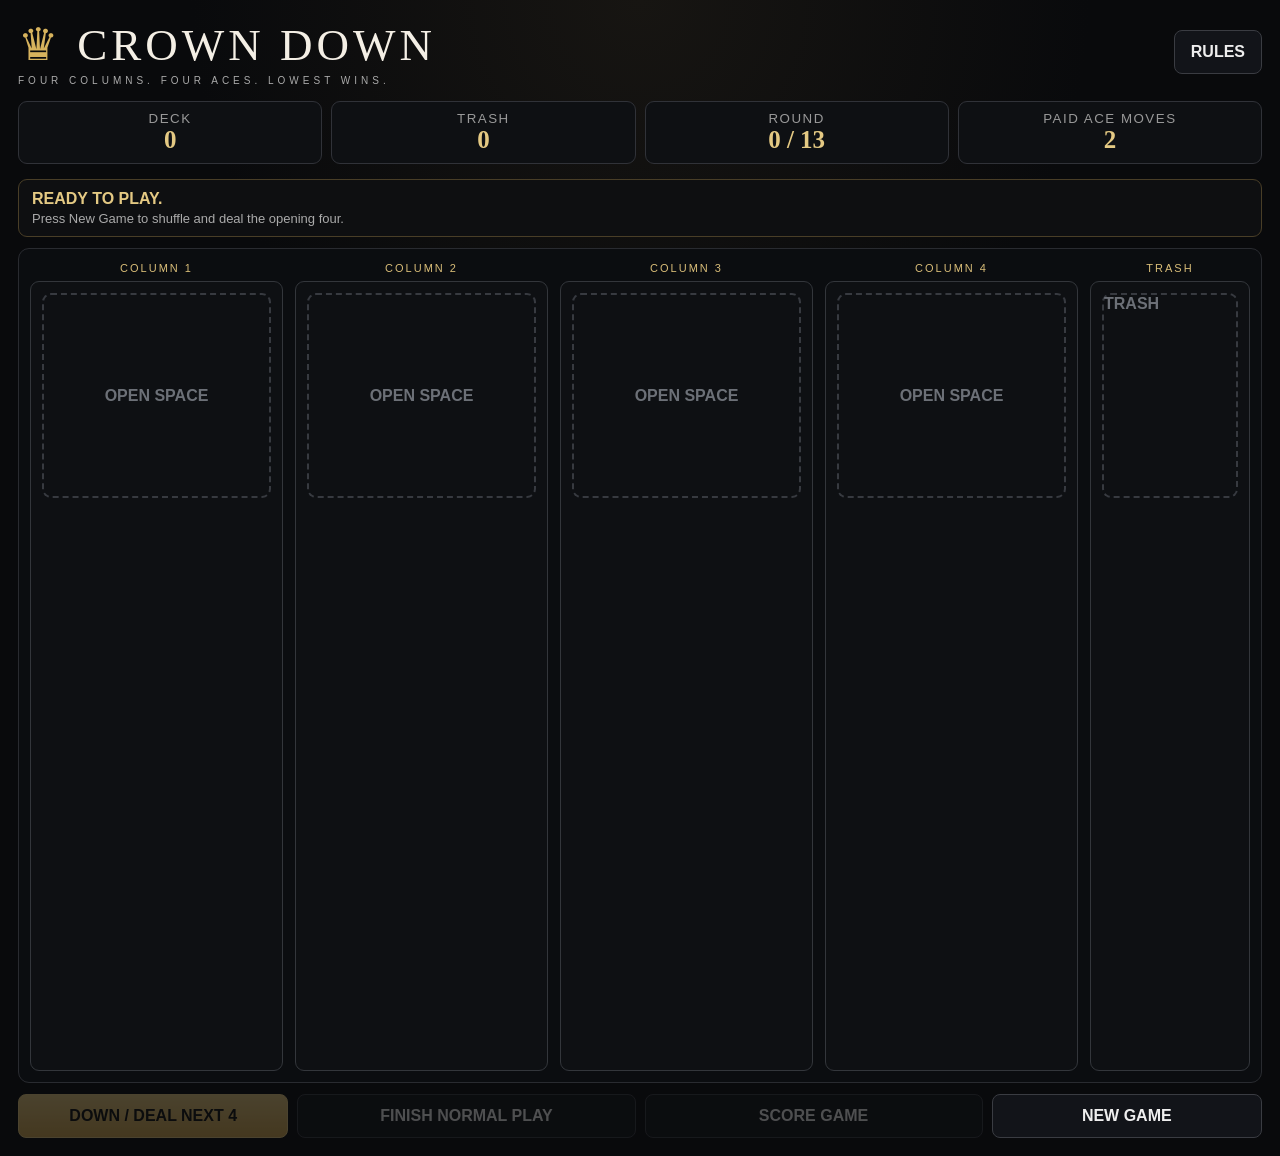
==== commit da53a6e7: "Add files via upload" ====
--- a/index.html
+++ b/index.html
@@ -1,80 +1,160 @@
 <!DOCTYPE html>
 <html lang="en">
 <head>
-<meta charset="UTF-8">
-<meta name="viewport" content="width=device-width,initial-scale=1">
+<meta charset="UTF-8"><meta name="viewport" content="width=device-width,initial-scale=1">
 <title>Crown Down</title>
 <style>
-*{box-sizing:border-box}body{margin:0;background:#08090b;color:#f5f1e8;font-family:Georgia,"Times New Roman",serif}
-#app{max-width:1500px;margin:auto;padding:18px}.header{display:flex;justify-content:space-between;align-items:center;gap:16px}.brand{display:flex;align-items:center;gap:12px}.crown{font-size:38px;color:#d7b45a}.brand h1{margin:0;font-size:40px;letter-spacing:4px}.tag{font:11px Arial,sans-serif;letter-spacing:4px;color:#aaa}
-button{font:inherit}.btn{min-height:44px;padding:10px 16px;border:1px solid #3a3d43;border-radius:8px;background:#111318;color:#eee;cursor:pointer;font-weight:bold}.btn.gold{background:#d6b158;color:#111;border-color:#e2c16f}.btn:disabled{opacity:.3;cursor:not-allowed}
-.hud{display:grid;grid-template-columns:repeat(4,1fr);gap:10px;margin:16px 0}.stat{border:1px solid #33363d;background:#0e1013;border-radius:9px;padding:10px;text-align:center}.stat span{display:block;font:11px Arial,sans-serif;letter-spacing:2px;color:#999}.stat b{font-size:26px;color:#e0c27b}
-.message{border:1px solid #3c3422;background:#0e0f11;border-radius:9px;padding:11px 14px;margin-bottom:12px}.message b{color:#e0c27b}.message small{display:block;color:#aaa;font:13px Arial,sans-serif;margin-top:3px}
-.board-shell{overflow-x:auto;border:1px solid #2c2f34;border-radius:12px;padding:12px;background:#0b0d10}.board{min-width:1000px;display:grid;grid-template-columns:repeat(4,1fr) 170px;gap:13px}.label{text-align:center;font:12px Arial,sans-serif;letter-spacing:2px;color:#d6bd7e;margin:2px 0 8px}.pile{height:760px;position:relative;border:1px solid #34373d;border-radius:10px;background:#0e1013;overflow:hidden}
-.card{position:absolute;left:50%;transform:translateX(-50%);width:150px;height:210px;border:1px solid #d4cec1;border-radius:10px;background:#f8f5ed;color:#111;box-shadow:0 3px 9px #0009;cursor:default;padding:0;overflow:hidden}.card.red{color:#b62020}.card.top{cursor:pointer}.card.selected{outline:4px solid #d6b158;outline-offset:1px}
-.corner{position:absolute;font-family:Arial,sans-serif;font-weight:900;font-size:21px;line-height:.9;text-align:center}.corner.tl{top:8px;left:8px}.corner.br{bottom:8px;right:8px;transform:rotate(180deg)}.corner .s{font-size:17px;display:block;margin-top:3px}
-.pips{position:absolute;inset:34px 28px;display:grid;grid-template-columns:repeat(3,1fr);grid-template-rows:repeat(5,1fr);align-items:center;justify-items:center;font-family:Arial,sans-serif;font-size:28px}.pip.flip{transform:rotate(180deg)}.acepip{font-size:70px;grid-column:2;grid-row:3}.face{position:absolute;inset:38px 25px;display:grid;place-items:center;border:2px solid currentColor;font-family:Georgia,serif}.face b{font-size:66px}.face span{position:absolute;font-size:25px}.face .f1{top:5px;left:7px}.face .f2{bottom:5px;right:7px;transform:rotate(180deg)}
-.empty{margin:12px;height:210px;border:2px dashed #353941;border-radius:10px;display:grid;place-items:center;background:transparent;color:#666;width:calc(100% - 24px);cursor:pointer}.trashCard{opacity:.8}
-.actions{display:grid;grid-template-columns:1fr 1.2fr 1.2fr 1fr;gap:10px;margin-top:12px}.notice,.result{display:none;margin-top:11px;padding:13px;border:1px solid #685725;border-radius:9px;background:#17140d}.notice.show,.result.show{display:block}.result{border-color:#d6b158}.score{font-size:48px;color:#d6b158;font-weight:bold}
-.overlay{display:none;position:fixed;inset:0;background:#000d;z-index:10;padding:20px;align-items:center;justify-content:center}.overlay.show{display:flex}.rules{width:min(720px,100%);max-height:85vh;overflow:auto;background:#111318;border:1px solid #41444a;border-radius:12px;padding:20px}.rulesHead{display:flex;justify-content:space-between;align-items:center}.rules h2{margin:0}.rules h3{color:#d6b158;margin-bottom:4px}.rules p{font-family:Arial,sans-serif;color:#c3c5c9;line-height:1.5;margin-top:0}
-@media(max-width:700px){#app{padding:10px}.brand h1{font-size:27px;letter-spacing:2px}.crown{font-size:28px}.hud{grid-template-columns:1fr 1fr}.actions{grid-template-columns:1fr 1fr}}
+:root{--bg:#090a0c;--panel:#101216;--line:#303238;--gold:#d7b35d;--muted:#a5a7ac}
+*{box-sizing:border-box}body{margin:0;background:radial-gradient(circle at top,#171512 0,#090a0c 34%);color:#f4efe5;font-family:Arial,sans-serif}
+#cd{max-width:1500px;margin:auto;padding:18px}.head{display:flex;align-items:center;justify-content:space-between;gap:15px}.logo{font-family:Georgia,serif;font-size:clamp(27px,4vw,45px);letter-spacing:4px}.logo i{font-style:normal;color:var(--gold)}.tag{font-size:10px;letter-spacing:4px;color:#aaa;margin-top:4px}
+button{font:inherit}.btn{min-height:44px;padding:10px 16px;border:1px solid #3a3c42;border-radius:8px;background:#121419;color:#eee;font-weight:800;cursor:pointer}.btn.gold{background:linear-gradient(#e1c47c,#cda34d);color:#111;border-color:#e4c87f}.btn:disabled{opacity:.3;cursor:not-allowed}
+.hud{display:grid;grid-template-columns:repeat(4,1fr);gap:9px;margin:15px 0}.stat{background:#0e1013;border:1px solid var(--line);border-radius:9px;padding:9px;text-align:center}.stat small{display:block;color:#999;letter-spacing:1.5px}.stat b{font:700 25px Georgia,serif;color:#e4c983}
+.status{border:1px solid #493e27;border-radius:9px;background:#0e0f11;padding:10px 13px;margin-bottom:11px}.status b{color:#e4c983}.status span{display:block;color:#aaa;font-size:13px;margin-top:3px}
+.table{overflow-x:auto;border:1px solid #292b30;border-radius:11px;padding:11px;background:#0b0d10}.board{min-width:990px;display:grid;grid-template-columns:repeat(4,1fr) 160px;gap:12px}.label{text-align:center;color:#d9bd78;font-size:11px;letter-spacing:2px;margin:2px 0 7px}.pile{height:790px;position:relative;border:1px solid #33363b;border-radius:9px;background:#0e1013;overflow:hidden}
+.card{position:absolute;left:50%;transform:translateX(-50%);width:148px;height:205px;border-radius:9px;border:1px solid #d3cec3;background:#f8f5ee;color:#101010;box-shadow:0 3px 8px #0009;padding:0;transition:top .22s ease,transform .15s ease,opacity .18s ease}.card.red{color:#b51f22}.card.top{cursor:pointer}.card.sel{outline:4px solid var(--gold);transform:translateX(-50%) translateY(-3px)}.card.dealing{animation:deal .28s ease-out both}@keyframes deal{from{opacity:0;transform:translate(90px,-80px) rotate(7deg) scale(.85)}to{opacity:1;transform:translateX(-50%) rotate(0) scale(1)}}
+.corner{position:absolute;z-index:3;font-family:Georgia,"Times New Roman",serif;font-weight:700;font-size:19px;line-height:.9;width:25px;text-align:center}.tl{left:7px;top:7px}.br{right:7px;bottom:7px;transform:rotate(180deg)}.corner em{display:block;font-family:Georgia,"Times New Roman",serif;font-style:normal;font-size:15px;margin-top:3px}.pips{position:absolute;inset:38px 31px;display:grid;grid-template-columns:repeat(3,1fr);grid-template-rows:repeat(5,1fr);align-items:center;justify-items:center;font-family:Georgia,"Times New Roman",serif;font-size:24px;line-height:1;overflow:visible}.pip{display:grid;place-items:center;width:24px;height:24px;line-height:1}.pip.flip{transform:rotate(180deg)}.ace{grid-column:2;grid-row:3;font-size:62px;line-height:1}.face{position:absolute;inset:35px 30px;border:0;display:grid;place-items:center;overflow:visible}
+.face .bigSuit{font-family:Georgia,"Times New Roman",serif;font-weight:700;font-size:86px;line-height:1;display:block}
+.face .faceRank{position:absolute;left:50%;top:50%;transform:translate(-50%,-50%);font-family:Georgia,"Times New Roman",serif;font-weight:700;font-size:25px;line-height:1;color:#fff;text-shadow:0 1px 2px #000}
+
+.empty{margin:11px;width:calc(100% - 22px);height:205px;border:2px dashed #373a40;border-radius:9px;background:transparent;color:#6c7077;font-weight:800;cursor:pointer}.empty.target{border-color:#8b753e;color:#c9aa61}.actions{display:grid;grid-template-columns:1fr 1.25fr 1.25fr 1fr;gap:9px;margin-top:11px}
+.notice,.result{display:none;margin-top:10px;padding:13px;border:1px solid #655426;border-radius:9px;background:#17140d}.show{display:block}.score{font:700 48px Georgia,serif;color:var(--gold)}
+.scorePopup{display:none;position:fixed;inset:0;z-index:30;background:#000d;padding:18px;align-items:center;justify-content:center}
+.scorePopup.open{display:flex}.scoreBox{width:min(480px,100%);background:#111318;border:1px solid #7b642d;border-radius:14px;padding:28px;text-align:center;box-shadow:0 18px 60px #000}
+.scoreBox .eyebrow{font-size:11px;letter-spacing:3px;color:#aaa}.scoreBox .bigScore{font:700 82px Georgia,serif;line-height:1;color:var(--gold);margin:10px 0 2px}.scoreBox .scoreType{font:800 18px Georgia,serif;color:#f4efe5}.scoreBox .scoreDetail{color:#aaa;font-size:14px;margin:10px 0 20px;line-height:1.45}.scoreBox .nearMiss{color:#e4c983;font-weight:800;margin-top:7px}
+.overlay{display:none;position:fixed;inset:0;z-index:20;background:#000d;padding:18px;align-items:center;justify-content:center}.overlay.open{display:flex}.rules{width:min(960px,100%);max-height:92vh;overflow:auto;background:#111318;border:1px solid #46484e;border-radius:12px;padding:24px}.rhead{display:flex;justify-content:space-between;align-items:center;gap:15px;border-bottom:1px solid #333;padding-bottom:14px}.rules h2{font:700 30px Georgia,serif;margin:0;color:#ead39a}.rules h3{color:#dfc27b;margin:20px 0 5px}.rules p,.rules li{color:#d0d1d4;line-height:1.55;font-size:15px}.rules ul{padding-left:22px}.ruleGrid{display:grid;grid-template-columns:1fr 1fr;gap:0 30px}
+
+.ruleExample{margin:10px 0 16px;padding:12px;border:1px solid #35383e;border-radius:9px;background:#0b0d10}
+.ruleExample small{display:block;color:#aaa;letter-spacing:1.3px;font-weight:800;margin-bottom:9px}
+.miniRow{display:flex;align-items:center;gap:9px;flex-wrap:wrap;min-height:74px}
+.miniCard{width:48px;height:67px;border-radius:6px;background:#f8f5ee;color:#111;border:1px solid #d4cec3;display:flex;align-items:center;justify-content:center;position:relative;font:800 19px Arial,sans-serif;box-shadow:0 2px 4px #0007}
+.miniCard.red{color:#b51f22}.miniCard.covered{margin-left:-27px;margin-top:19px}.miniCard.goldRing{outline:3px solid #d7b35d}
+.miniCorner{position:absolute;left:5px;top:4px;font-size:12px;line-height:1}.miniSuit{font-size:25px}
+.arrow{color:#d7b35d;font-size:22px;font-weight:900}.xmark{color:#c85b5b;font-size:22px;font-weight:900}
+.miniCol{width:58px;height:76px;border:2px dashed #454950;border-radius:7px;display:flex;align-items:center;justify-content:center;color:#777;font-size:10px;text-align:center}
+.miniTrash{border-color:#6b5630;color:#c7a85f}.miniDeck{width:48px;height:67px;border-radius:6px;border:2px solid #b9974e;background:repeating-linear-gradient(45deg,#17191d,#17191d 4px,#24272c 4px,#24272c 8px)}
+.exampleText{color:#c9cbd0;font-size:13px;line-height:1.35;flex:1;min-width:160px}.exampleText b{color:#ead39a}
+.scoreMini{display:grid;grid-template-columns:auto auto;gap:5px 14px;color:#c9cbd0;font-size:13px}.scoreMini b{color:#ead39a}
+
+@media(prefers-reduced-motion:reduce){.card.dealing{animation:none}.card{transition:none}}
+@media(max-width:700px){#cd{padding:10px}.hud{grid-template-columns:1fr 1fr}.actions{grid-template-columns:1fr 1fr}.ruleGrid{grid-template-columns:1fr}}
 </style>
 </head>
-<body>
-<div id="app">
- <div class="header"><div class="brand"><div class="crown">♛</div><div><h1>CROWN DOWN</h1><div class="tag">FOUR COLUMNS. FOUR ACES. LOWEST WINS.</div></div></div><button id="rulesBtn" class="btn" type="button">RULES</button></div>
- <div class="hud"><div class="stat"><span>DECK</span><b id="deckN">52</b></div><div class="stat"><span>TRASH</span><b id="trashN">0</b></div><div class="stat"><span>ROUND</span><b id="roundN">0 / 13</b></div><div class="stat"><span>PAID ACE MOVES</span><b id="paidN">2</b></div></div>
- <div class="message"><b id="msg1">READY TO PLAY.</b><small id="msg2">Press New Game to shuffle and deal the opening four.</small></div>
- <div class="board-shell"><div id="board" class="board"></div></div>
- <div class="actions"><button id="newBtn" class="btn gold" type="button">NEW GAME</button><button id="downBtn" class="btn" type="button" disabled>DOWN / DEAL NEXT 4</button><button id="finishBtn" class="btn" type="button" disabled>FINISH NORMAL PLAY</button><button id="scoreBtn" class="btn" type="button" disabled>SCORE GAME</button></div>
- <div id="notice" class="notice"><b>♛ CROWN DROP</b><div id="noticeText"></div></div>
- <div id="result" class="result"></div>
+<body><div id="cd">
+<div class="head"><div><div class="logo"><i>♛</i> CROWN DOWN</div><div class="tag">FOUR COLUMNS. FOUR ACES. LOWEST WINS.</div></div><button class="btn" id="rules" type="button">RULES</button></div>
+<div class="hud"><div class="stat"><small>DECK</small><b id="deckN">52</b></div><div class="stat"><small>TRASH</small><b id="trashN">0</b></div><div class="stat"><small>ROUND</small><b id="roundN">0 / 13</b></div><div class="stat"><small>PAID ACE MOVES</small><b id="paidN">2</b></div></div>
+<div class="status"><b id="st1">READY TO PLAY.</b><span id="st2">Press New Game to shuffle and deal the opening four.</span></div>
+<div class="table"><div class="board" id="board"></div></div>
+<div class="actions"><button class="btn gold" id="down" disabled type="button">DOWN / DEAL NEXT 4</button><button class="btn" id="finish" disabled type="button">FINISH NORMAL PLAY</button><button class="btn" id="score" disabled type="button">SCORE GAME</button><button class="btn" id="new" type="button">NEW GAME</button></div>
+<div class="notice" id="notice"><b>♛ CROWN DROP</b><div id="noticeText"></div></div><div class="result" id="result"></div>
 </div>
-<div id="overlay" class="overlay"><div class="rules"><div class="rulesHead"><h2>Crown Down Rules</h2><button id="closeBtn" class="btn" type="button">CLOSE</button></div>
-<h3>Eliminate</h3><p>Only exposed top cards are active. Select a lower card, then a higher exposed card of the same suit to send the lower card to Trash. Eliminations are optional.</p>
-<h3>Move</h3><p>Normal cards never move columns. Only exposed Aces move. Ace to an empty column is free. Ace to an occupied column costs one of your two Paid Ace Moves.</p>
-<h3>Rounds</h3><p>No timer. Press Down / Deal Next 4 when finished. After all 52 cards are dealt, finish normal play and score.</p>
-<h3>Score</h3><p>Each remaining card is +1. Each covered Ace adds +1. Four exposed Aces earns Crown −2. Exactly four remaining Aces is Perfect 4 and scores 4.</p>
-<h3>Crown Drop</h3><p>If the opening four are all Aces, after normal play choose an original opening Ace. Everything above it goes to Trash, leaving that Ace. Then score.</p></div></div>
+<div class="scorePopup" id="scorePopup" role="dialog" aria-modal="true" aria-labelledby="scorePopupTitle">
+<div class="scoreBox">
+<div class="eyebrow" id="scorePopupTitle">FINAL SCORE</div>
+<div class="bigScore" id="popupScore">0</div>
+<div class="scoreType" id="popupType">STANDARD</div>
+<div class="scoreDetail" id="popupDetail"></div>
+<button class="btn gold" id="popupNew" type="button" style="width:100%">NEW GAME</button>
+</div></div>
+<div class="overlay" id="modal"><div class="rules"><div class="rhead"><div><h2>Crown Down — Complete Rules</h2><div style="color:#999;margin-top:4px">Four columns. Four Aces. Lowest wins.</div></div><button class="btn" id="close" type="button">CLOSE</button></div>
+<div class="ruleGrid"><div>
+<h3>1. Setup & Goal</h3>
+<p>Use one standard 52-card deck, no Jokers. Play in four face-up columns. Lowest final score wins.</p>
+<div class="ruleExample"><small>VISUAL EXAMPLE</small><div class="miniRow">
+<div class="miniDeck"></div><span class="arrow">→</span>
+<div class="miniCol">COLUMN 1</div><div class="miniCol">COLUMN 2</div><div class="miniCol">COLUMN 3</div><div class="miniCol">COLUMN 4</div>
+<div class="exampleText"><b>1 deck → 4 columns.</b> Your job is to remove as many cards as possible and finish with the lowest score.</div>
+</div></div>
+
+<h3>2. Deal & Rounds</h3>
+<p>Deal one card to each column to start. Each round, deal one new card onto every column. There are 13 rounds, using all 52 cards. Only the top card of each column is active. There is no timer. Make any moves you want, then press <b>Down / Deal Next 4</b>.</p>
+<div class="ruleExample"><small>VISUAL EXAMPLE</small><div class="miniRow">
+<div class="miniCard"><span class="miniCorner">7♣</span><span class="miniSuit">♣</span></div>
+<div class="miniCard red"><span class="miniCorner">3♥</span><span class="miniSuit">♥</span></div>
+<div class="miniCard"><span class="miniCorner">K♠</span><span class="miniSuit">♠</span></div>
+<div class="miniCard red"><span class="miniCorner">9♦</span><span class="miniSuit">♦</span></div>
+<span class="arrow">↓ NEXT 4</span>
+<div class="exampleText">Every press deals <b>one new card to each column</b>. After 13 deals, the deck is empty.</div>
+</div></div>
+
+<h3>3. Eliminating Cards</h3>
+<p>When exposed cards share a suit, a lower card can be removed if a higher card of that same suit is exposed. Ranks go 2 low through Ace high. Removed cards go to Trash. Eliminations are optional. After removing a card, the card underneath becomes active and can be used immediately.</p>
+<div class="ruleExample"><small>VISUAL EXAMPLE</small><div class="miniRow">
+<div class="miniCard red"><span class="miniCorner">4♥</span><span class="miniSuit">♥</span></div>
+<span class="arrow">+</span>
+<div class="miniCard red"><span class="miniCorner">J♥</span><span class="miniSuit">♥</span></div>
+<span class="arrow">→</span>
+<div class="miniCol miniTrash">TRASH<br>4♥</div>
+<div class="exampleText"><b>4♥ is lower than J♥.</b> Because both exposed cards are Hearts, the 4♥ may be removed.</div>
+</div></div>
+
+<h3>4. Moving Cards</h3>
+<ul><li>Any exposed card can move to an <b>empty column for free</b>.</li><li>Non-Aces cannot move onto an occupied column.</li><li>Only an exposed Ace can move onto an occupied column.</li><li>Ace → occupied column costs 1 Paid Ace Move.</li><li>You get 2 Paid Ace Moves for the whole game.</li><li>Moving a card exposes the card underneath it.</li></ul>
+<div class="ruleExample"><small>VISUAL EXAMPLES</small>
+<div class="miniRow"><div class="miniCard"><span class="miniCorner">8♣</span><span class="miniSuit">♣</span></div><span class="arrow">→</span><div class="miniCol">EMPTY</div><div class="exampleText"><b>FREE:</b> 8♣ or any other exposed card can move into an empty column.</div></div>
+<div class="miniRow"><div class="miniCard"><span class="miniCorner">A♠</span><span class="miniSuit">♠</span></div><span class="arrow">→</span><div class="miniCard red"><span class="miniCorner">6♦</span><span class="miniSuit">♦</span></div><div class="exampleText"><b>PAID:</b> A♠ can move onto the occupied 6♦ column. This uses 1 Paid Ace Move.</div></div>
+<div class="miniRow"><div class="miniCard"><span class="miniCorner">8♣</span><span class="miniSuit">♣</span></div><span class="xmark">✕</span><div class="miniCard red"><span class="miniCorner">6♦</span><span class="miniSuit">♦</span></div><div class="exampleText"><b>NOT LEGAL:</b> a non-Ace cannot move onto an occupied column.</div></div>
+</div>
+</div><div>
+
+<h3>5. Ending Normal Play</h3>
+<p>After the 13th deal, make any final legal moves or eliminations. When finished, press <b>Finish Normal Play</b>. No normal moves can be made after that.</p>
+<div class="ruleExample"><small>VISUAL EXAMPLE</small><div class="miniRow">
+<div class="miniDeck"></div><span class="arrow">13th DEAL</span><span class="arrow">→</span>
+<div style="border:1px solid #5c5137;border-radius:6px;padding:10px;color:#ead39a;font-weight:800">FINAL MOVES</div><span class="arrow">→</span>
+<div style="border:1px solid #5c5137;border-radius:6px;padding:10px;color:#ead39a;font-weight:800">FINISH NORMAL PLAY</div>
+<div class="exampleText">The last deal does <b>not</b> instantly end the game. Make your final legal plays first.</div>
+</div></div>
+
+<h3>6. Crown Drop / Ace Cut</h3>
+<p>You earn Crown Drop only if the <b>first four cards dealt are all four Aces</b>. Four Aces appearing together later does not count. After normal play ends, choose one of those original opening Aces. Every card above that Ace in its current column goes to Trash, while the Ace stays. This is the final action before scoring.</p>
+<div class="ruleExample"><small>VISUAL EXAMPLE</small>
+<div class="miniRow">
+<div class="miniCard goldRing"><span class="miniCorner">A♠</span><span class="miniSuit">♠</span></div>
+<div class="miniCard red goldRing"><span class="miniCorner">A♥</span><span class="miniSuit">♥</span></div>
+<div class="miniCard red goldRing"><span class="miniCorner">A♦</span><span class="miniSuit">♦</span></div>
+<div class="miniCard goldRing"><span class="miniCorner">A♣</span><span class="miniSuit">♣</span></div>
+<div class="exampleText"><b>Opening deal = all four Aces → Crown Drop earned.</b></div>
+</div>
+<div class="miniRow">
+<div style="display:flex;align-items:flex-start"><div class="miniCard goldRing"><span class="miniCorner">A♠</span><span class="miniSuit">♠</span></div><div class="miniCard red covered"><span class="miniCorner">5♥</span><span class="miniSuit">♥</span></div><div class="miniCard covered"><span class="miniCorner">K♣</span><span class="miniSuit">♣</span></div></div>
+<span class="arrow">ACE CUT →</span><div class="miniCard goldRing"><span class="miniCorner">A♠</span><span class="miniSuit">♠</span></div><div class="miniCol miniTrash">TRASH<br>5♥ K♣</div>
+<div class="exampleText">Choose the original A♠: <b>everything above it is trashed</b>, but the Ace remains.</div>
+</div></div>
+
+<h3>7. Scoring</h3>
+<ul><li>Each card left on the board = <b>+1</b>.</li><li>There is <b>no extra penalty</b> for a covered Ace.</li><li>If all four Aces remain on the board at the end, you normally earn <b>All 4 Aces exposed → Crown bonus −2</b>.</li><li><b>Near Miss:</b> if exactly 5 cards remain and all four Aces are still on the board, you lose the Crown bonus and score <b>5</b>.</li><li><b>Soft 4 (4S):</b> 6 cards remain with all four Aces, so Ace bonus −2 makes the final score <b>4</b>.</li><li><b>Perfect 4 (4P):</b> exactly four cards remain and all four are Aces. The score is exactly <b>4</b>; do not subtract Crown again.</li><li>If Perfect 4 and Soft 4 tie at 4, <b>Perfect 4 wins</b>.</li><li><b>HAND:</b> the normal result.</li><li><b>No Crown bonus unless all 4 Aces are exposed on top at scoring.</b> Covered/buried Aces do not count. If fewer than 4 Aces are exposed, your score is simply the number of cards left.</li><li>If all 4 Aces are exposed, subtract 2 from the card count, except for Near Miss and Perfect 4.</li></ul>
+<div class="ruleExample"><small>VISUAL EXAMPLES</small>
+<div class="scoreMini">
+<span>6 cards remain</span><b>+6</b>
+<span>7 cards + all 4 Aces</span><b>5 · HAND</b>
+<span>6 cards + all 4 Aces</span><b>4S · Soft 4</b>
+<span>5 cards + all 4 Aces</span><b>5 · Near Miss</b>
+<span>Only A♠ A♥ A♦ A♣ remain</span><b>4P · Perfect 4</b>
+</div>
+</div>
+</div></div></div></div></div></div>
 <script>
 (function(){
 "use strict";
-var ranks=["2","3","4","5","6","7","8","9","10","J","Q","K","A"], suits=[["♠",0],["♥",1],["♦",1],["♣",0]], S;
-function E(x){return document.getElementById(x)} function top(i){var c=S.cols[i];return c.length?c[c.length-1]:null} function rv(r){return ranks.indexOf(r)}
-function fresh(){return{deck:[],cols:[[],[],[],[]],trash:[],round:0,paid:2,sel:-1,playing:false,ended:false,crownDrop:false,opening:[],cut:false}}
-function deck(){var d=[],id=0,s,r,i,j,t;for(s=0;s<4;s++)for(r=0;r<13;r++)d.push({id:++id,r:ranks[r],s:suits[s][0],red:!!suits[s][1]});for(i=51;i>0;i--){j=Math.floor(Math.random()*(i+1));t=d[i];d[i]=d[j];d[j]=t}return d}
-function say(a,b){E("msg1").textContent=a;E("msg2").textContent=b||""}
-function pipPositions(n){var map={2:[[2,1],[2,5]],3:[[2,1],[2,3],[2,5]],4:[[1,1],[3,1],[1,5],[3,5]],5:[[1,1],[3,1],[2,3],[1,5],[3,5]],6:[[1,1],[3,1],[1,3],[3,3],[1,5],[3,5]],7:[[1,1],[3,1],[2,2],[1,3],[3,3],[1,5],[3,5]],8:[[1,1],[3,1],[2,2],[1,3],[3,3],[2,4],[1,5],[3,5]],9:[[1,1],[3,1],[1,2],[3,2],[2,3],[1,4],[3,4],[1,5],[3,5]],10:[[1,1],[3,1],[2,2],[1,2],[3,2],[1,4],[3,4],[2,4],[1,5],[3,5]]};return map[n]||[]}
-function card(c,i,isTop,selected,trash){
- var b=document.createElement("button");b.type="button";b.className="card"+(c.red?" red":"")+(isTop?" top":"")+(selected?" selected":"")+(trash?" trashCard":"");
- var h='<div class="corner tl">'+c.r+'<span class="s">'+c.s+'</span></div><div class="corner br">'+c.r+'<span class="s">'+c.s+'</span></div>';
- if(c.r==="A")h+='<div class="pips"><span class="acepip">'+c.s+'</span></div>';
- else if(c.r==="J"||c.r==="Q"||c.r==="K")h+='<div class="face"><span class="f1">'+c.s+'</span><b>'+c.r+'</b><span class="f2">'+c.s+'</span></div>';
- else{var ps=pipPositions(parseInt(c.r,10));h+='<div class="pips">';for(var p=0;p<ps.length;p++){var flip=ps[p][1]>=4?" flip":"";h+='<span class="pip'+flip+'" style="grid-column:'+ps[p][0]+';grid-row:'+ps[p][1]+'">'+c.s+'</span>'}h+='</div>'}
- b.innerHTML=h;if(isTop)b.addEventListener("click",function(){choose(i)});else b.disabled=true;return b
-}
-function render(){E("deckN").textContent=S.deck.length;E("trashN").textContent=S.trash.length;E("roundN").textContent=S.round+" / 13";E("paidN").textContent=S.paid;var B=E("board");B.innerHTML="";
- for(var i=0;i<4;i++){var z=document.createElement("div"),l=document.createElement("div"),p=document.createElement("div");l.className="label";l.textContent="COLUMN "+(i+1);p.className="pile";z.appendChild(l);z.appendChild(p);
- if(!S.cols[i].length){var emp=document.createElement("button");emp.type="button";emp.className="empty";emp.textContent="EMPTY";(function(x){emp.addEventListener("click",function(){choose(x)})})(i);p.appendChild(emp)}
- else for(var k=0;k<S.cols[i].length;k++){var n=card(S.cols[i][k],i,k===S.cols[i].length-1,S.sel===i&&k===S.cols[i].length-1,false);n.style.top=(10+k*42)+"px";p.appendChild(n)}B.appendChild(z)}
- var tz=document.createElement("div"),tl=document.createElement("div"),tp=document.createElement("div");tl.className="label";tl.textContent="TRASH";tp.className="pile";tz.appendChild(tl);tz.appendChild(tp);
- if(!S.trash.length){var te=document.createElement("div");te.className="empty";te.textContent="TRASH";tp.appendChild(te)}else for(var q=0;q<S.trash.length;q++){var tc=card(S.trash[q],-1,false,false,true);tc.style.top=(10+Math.min(q,15)*28)+"px";tp.appendChild(tc)}B.appendChild(tz)
-}
-function start(){S=fresh();S.deck=deck();S.playing=true;E("result").className="result";E("notice").className="notice";E("scoreBtn").disabled=true;deal()}
-function deal(){if(!S.playing||S.ended||!S.deck.length)return;S.sel=-1;S.round++;for(var i=0;i<4&&S.deck.length;i++)S.cols[i].push(S.deck.shift());
- if(S.round===1){S.crownDrop=true;S.opening=[];for(i=0;i<4;i++){if(S.cols[i][0].r!=="A")S.crownDrop=false;S.opening.push(S.cols[i][0].id)}if(S.crownDrop){E("notice").className="notice show";E("noticeText").textContent="Opening four Aces. Ace Cut earned for the end of the game."}}
- if(S.deck.length){E("downBtn").disabled=false;E("finishBtn").disabled=true;say("ROUND "+S.round+" DEALT.","Make any legal moves, then press Down / Deal Next 4.")}else{E("downBtn").disabled=true;E("finishBtn").disabled=false;say("FINAL ROUND DEALT.","Make your final moves, then finish normal play.")}render()
-}
-function choose(i){if(!S.playing)return;if(S.cut){aceCut(i);return}if(S.ended)return;var target=top(i);if(S.sel<0){if(!target)return;S.sel=i;render();say(target.r+target.s+" SELECTED.",target.r==="A"?"Choose a destination or a higher same-suit card.":"Choose a higher exposed "+target.s+" to eliminate it.");return}
- var from=S.sel,m=top(from);if(from===i){S.sel=-1;render();return}
- if(target&&m.s===target.s&&rv(m.r)<rv(target.r)){S.trash.push(S.cols[from].pop());S.sel=-1;render();say(m.r+m.s+" ELIMINATED.","The card underneath is now exposed.");return}
- if(m.r==="A"&&!target){S.cols[i].push(S.cols[from].pop());S.sel=-1;render();say("FREE ACE MOVE.","No paid move used.");return}
- if(m.r==="A"&&target&&S.paid>0){S.cols[i].push(S.cols[from].pop());S.paid--;S.sel=-1;render();say("PAID ACE MOVE.","Remaining: "+S.paid);return}
- S.sel=-1;render();say("ILLEGAL MOVE.","Normal cards never move columns.")}
-function finish(){if(!S.playing||S.deck.length)return;S.ended=true;S.sel=-1;E("finishBtn").disabled=true;if(S.crownDrop){S.cut=true;E("notice").className="notice show";E("noticeText").textContent="ACE CUT ACTIVE — select a column containing an original opening Ace.";say("CHOOSE YOUR ACE CUT.","Final action before scoring.")}else{E("scoreBtn").disabled=false;say("NORMAL PLAY COMPLETE.","Press Score Game.")}render()}
-function aceCut(i){var c=S.cols[i],idx=-1;for(var k=0;k<c.length;k++)if(S.opening.indexOf(c[k].id)>=0){idx=k;break}if(idx<0){say("NO OPENING ACE THERE.","Choose another column.");return}var rem=c.splice(idx+1);for(k=0;k<rem.length;k++)S.trash.push(rem[k]);S.cut=false;E("scoreBtn").disabled=false;E("noticeText").textContent="Ace Cut complete. "+rem.length+" card(s) moved to Trash.";render();say("ACE CUT COMPLETE.","Press Score Game.")}
-function score(){if(!S.playing||!S.ended||S.cut)return;var remaining=0,aces=0,exposed=0;for(var i=0;i<4;i++){remaining+=S.cols[i].length;for(var k=0;k<S.cols[i].length;k++)if(S.cols[i][k].r==="A")aces++;if(top(i)&&top(i).r==="A")exposed++}var covered=aces-exposed,perfect=remaining===4&&aces===4&&exposed===4,crown=exposed===4,val=remaining+covered,label="STANDARD";if(perfect){val=4;label="PERFECT 4 · 4P"}else if(crown){val-=2;label=val===4?"SOFT 4 · 4S":"CROWN"}E("result").innerHTML='<div>FINAL SCORE</div><div class="score">'+val+'</div><b>'+label+'</b><div>'+remaining+' cards remaining · '+S.trash.length+' trashed · '+covered+' covered Ace penalty</div>';E("result").className="result show";S.playing=false;E("scoreBtn").disabled=true;say("GAME SCORED.","Press New Game to play again.")}
-S=fresh();E("newBtn").addEventListener("click",start);E("downBtn").addEventListener("click",deal);E("finishBtn").addEventListener("click",finish);E("scoreBtn").addEventListener("click",score);E("rulesBtn").addEventListener("click",function(){E("overlay").className="overlay show"});E("closeBtn").addEventListener("click",function(){E("overlay").className="overlay"});E("overlay").addEventListener("click",function(e){if(e.target===E("overlay"))E("overlay").className="overlay"});render()
+var ranks=["2","3","4","5","6","7","8","9","10","J","Q","K","A"],suits=[["♠",0],["♥",1],["♦",1],["♣",0]],S,timers=[];
+function E(x){return document.getElementById(x)}function top(i){var c=S.cols[i];return c.length?c[c.length-1]:null}function rv(r){return ranks.indexOf(r)}
+function fresh(){return{deck:[],cols:[[],[],[],[]],trash:[],round:0,paid:2,sel:-1,playing:false,ended:false,crownDrop:false,opening:[],cut:false,dealing:false,newIds:[]}}
+function mkdeck(){var d=[],id=0,s,r,i,j,t;for(s=0;s<4;s++)for(r=0;r<13;r++)d.push({id:++id,r:ranks[r],s:suits[s][0],red:!!suits[s][1]});for(i=51;i>0;i--){j=Math.floor(Math.random()*(i+1));t=d[i];d[i]=d[j];d[j]=t}return d}
+function say(a,b){E("st1").textContent=a;E("st2").textContent=b||""}
+function pos(n){return({2:[[2,1],[2,5]],3:[[2,1],[2,3],[2,5]],4:[[1,1],[3,1],[1,5],[3,5]],5:[[1,1],[3,1],[2,3],[1,5],[3,5]],6:[[1,1],[3,1],[1,3],[3,3],[1,5],[3,5]],7:[[1,1],[3,1],[2,2],[1,3],[3,3],[1,5],[3,5]],8:[[1,1],[3,1],[2,2],[1,3],[3,3],[2,4],[1,5],[3,5]],9:[[1,1],[3,1],[1,2],[3,2],[2,3],[1,4],[3,4],[1,5],[3,5]],10:[[1,1],[3,1],[2,2],[1,2],[3,2],[1,4],[3,4],[2,4],[1,5],[3,5]]})[n]||[]}
+function card(c,i,isTop,sel){var b=document.createElement("button");b.type="button";b.className="card"+(c.red?" red":"")+(isTop?" top":"")+(sel?" sel":"")+(S.newIds.indexOf(c.id)>=0?" dealing":"");var h='<div class="corner tl">'+c.r+'<em>'+c.s+'</em></div><div class="corner br">'+c.r+'<em>'+c.s+'</em></div>';if(c.r==="A")h+='<div class="pips"><span class="ace">'+c.s+'</span></div>';else if("JQK".indexOf(c.r)>=0)h+='<div class="face"><span class="bigSuit">'+c.s+'</span><strong class="faceRank">'+c.r+'</strong></div>';else{var a=pos(+c.r);h+='<div class="pips">';for(var p=0;p<a.length;p++)h+='<span class="pip'+(a[p][1]>=4?" flip":"")+'" style="grid-column:'+a[p][0]+';grid-row:'+a[p][1]+'">'+c.s+'</span>';h+='</div>'}b.innerHTML=h;if(isTop)b.addEventListener("click",function(){choose(i)});else b.disabled=true;return b}
+function render(){E("deckN").textContent=S.deck.length;E("trashN").textContent=S.trash.length;E("roundN").textContent=S.round+" / 13";E("paidN").textContent=S.paid;var B=E("board");B.innerHTML="";for(var i=0;i<4;i++){var z=document.createElement("div"),l=document.createElement("div"),p=document.createElement("div");l.className="label";l.textContent="COLUMN "+(i+1);p.className="pile";z.appendChild(l);z.appendChild(p);if(!S.cols[i].length){var e=document.createElement("button");e.type="button";e.className="empty"+(S.sel>=0?" target":"");e.textContent="OPEN SPACE";(function(x){e.addEventListener("click",function(){choose(x)})})(i);p.appendChild(e)}else for(var k=0;k<S.cols[i].length;k++){var n=card(S.cols[i][k],i,k===S.cols[i].length-1,S.sel===i&&k===S.cols[i].length-1);n.style.top=(10+k*45)+"px";p.appendChild(n)}B.appendChild(z)}var z=document.createElement("div"),l=document.createElement("div"),p=document.createElement("div");l.className="label";l.textContent="TRASH";p.className="pile";z.appendChild(l);z.appendChild(p);if(!S.trash.length){var e=document.createElement("div");e.className="empty";e.textContent="TRASH";p.appendChild(e)}else for(var q=0;q<S.trash.length;q++){var n=card(S.trash[q],-1,false,false);n.style.top=(10+Math.min(q,15)*28)+"px";p.appendChild(n)}B.appendChild(z)}
+function lock(v){E("new").disabled=v;E("down").disabled=v||!S.playing||!S.deck.length;E("finish").disabled=v||!S.playing||S.deck.length>0}
+function start(){timers.forEach(clearTimeout);timers=[];E("scorePopup").className="scorePopup";S=fresh();S.deck=mkdeck();S.playing=true;E("result").className="result";E("notice").className="notice";E("score").disabled=true;say("SHUFFLING…","Preparing the deck.");render();lock(true);timers.push(setTimeout(deal,500))}
+function deal(){if(!S.playing||S.ended||!S.deck.length||S.dealing)return;S.dealing=true;S.sel=-1;S.round++;lock(true);var dealt=0;function one(){if(dealt<4&&S.deck.length){var c=S.deck.shift();S.cols[dealt].push(c);S.newIds=[c.id];render();dealt++;timers.push(setTimeout(one,180));return}S.newIds=[];S.dealing=false;if(S.round===1){S.crownDrop=true;S.opening=[];for(var i=0;i<4;i++){if(S.cols[i][0].r!=="A")S.crownDrop=false;S.opening.push(S.cols[i][0].id)}if(S.crownDrop){E("notice").className="notice show";E("noticeText").textContent="Opening four Aces — Ace Cut earned for the end of the game."}}render();E("new").disabled=false;if(S.deck.length){E("down").disabled=false;E("finish").disabled=true;say("ROUND "+S.round+" DEALT.","Make any legal moves, then press Down / Deal Next 4.")}else{E("down").disabled=true;E("finish").disabled=false;say("FINAL ROUND DEALT.","Make final legal moves, then finish normal play.")}}one()}
+function choose(i){if(!S.playing||S.dealing)return;if(S.cut){aceCut(i);return}if(S.ended)return;var target=top(i);if(S.sel<0){if(!target)return;S.sel=i;render();say(target.r+target.s+" SELECTED.","Move it to an open space, or choose a higher exposed "+target.s+" to eliminate it"+(target.r==="A"?", or move this Ace onto an occupied column using a Paid Ace Move.":".")+"");return}var from=S.sel,m=top(from);if(from===i){S.sel=-1;render();return}
+if(!target){S.cols[i].push(S.cols[from].pop());S.sel=-1;render();say("FREE MOVE.","Any exposed card may move to an open column.");return}
+if(target&&m.s===target.s&&rv(m.r)<rv(target.r)){S.trash.push(S.cols[from].pop());S.sel=-1;render();say(m.r+m.s+" ELIMINATED.","The card underneath is now exposed.");return}
+if(m.r==="A"&&S.paid>0){S.cols[i].push(S.cols[from].pop());S.paid--;S.sel=-1;render();say("PAID ACE MOVE.","Paid Ace Moves remaining: "+S.paid);return}
+S.sel=-1;render();say("ILLEGAL MOVE.","Non-Aces can move only to an open column.")}
+function finish(){if(!S.playing||S.deck.length||S.dealing)return;S.ended=true;S.sel=-1;E("finish").disabled=true;if(S.crownDrop){S.cut=true;E("notice").className="notice show";E("noticeText").textContent="ACE CUT ACTIVE — choose a column containing an original opening Ace.";say("CHOOSE YOUR ACE CUT.","This is the final action before scoring.")}else{E("score").disabled=false;say("NORMAL PLAY COMPLETE.","Press Score Game.")}render()}
+function aceCut(i){var c=S.cols[i],idx=-1,k;for(k=0;k<c.length;k++)if(S.opening.indexOf(c[k].id)>=0){idx=k;break}if(idx<0){say("NO ORIGINAL ACE THERE.","Choose another column.");return}var rem=c.splice(idx+1);for(k=0;k<rem.length;k++)S.trash.push(rem[k]);S.cut=false;E("score").disabled=false;E("noticeText").textContent="Ace Cut complete — "+rem.length+" card(s) moved to Trash.";render();say("ACE CUT COMPLETE.","Press Score Game.")}
+function score(){if(!S.playing||!S.ended||S.cut)return;var remaining=0,exposedAces=0,i,k;for(i=0;i<4;i++){remaining+=S.cols[i].length;if(S.cols[i].length&&S.cols[i][S.cols[i].length-1].r==="A")exposedAces++}var allFourAces=exposedAces===4,perfect=remaining===4&&allFourAces,nearMiss=remaining===5&&allFourAces,soft4=remaining===6&&allFourAces,crown=allFourAces&&!nearMiss&&!perfect,val=remaining,label="HAND",note="";if(perfect){val=4;label="4P · PERFECT 4"}else if(nearMiss){val=5;label="NEAR MISS";note="One card away — Crown bonus lost."}else if(soft4){val=4;label="4S · SOFT 4"}else if(crown){val-=2;label="HAND"}var detail=remaining+" cards remaining · "+S.trash.length+" in Trash"+(crown?" · Crown bonus −2":"");E("result").innerHTML='<div>FINAL SCORE</div><div class="score">'+val+'</div><b>'+label+'</b><div style="color:#aaa;margin-top:5px">'+detail+'</div>'+(note?'<div style="color:#e4c983;margin-top:5px;font-weight:bold">'+note+'</div>':'');E("result").className="result show";E("popupScore").textContent=val;E("popupType").textContent=label;E("popupDetail").innerHTML=detail+(note?'<div class="nearMiss">'+note+'</div>':'');E("scorePopup").className="scorePopup open";S.playing=false;E("score").disabled=true;E("down").disabled=true;say("GAME SCORED.","Press New Game to play again.")}
+S=fresh();E("new").addEventListener("click",start);E("popupNew").addEventListener("click",start);E("down").addEventListener("click",deal);E("finish").addEventListener("click",finish);E("score").addEventListener("click",score);E("rules").addEventListener("click",function(){E("modal").className="overlay open"});E("close").addEventListener("click",function(){E("modal").className="overlay"});E("modal").addEventListener("click",function(e){if(e.target===E("modal"))E("modal").className="overlay"});render();
 })();
-</script>
-</body></html>+</script></body></html>
